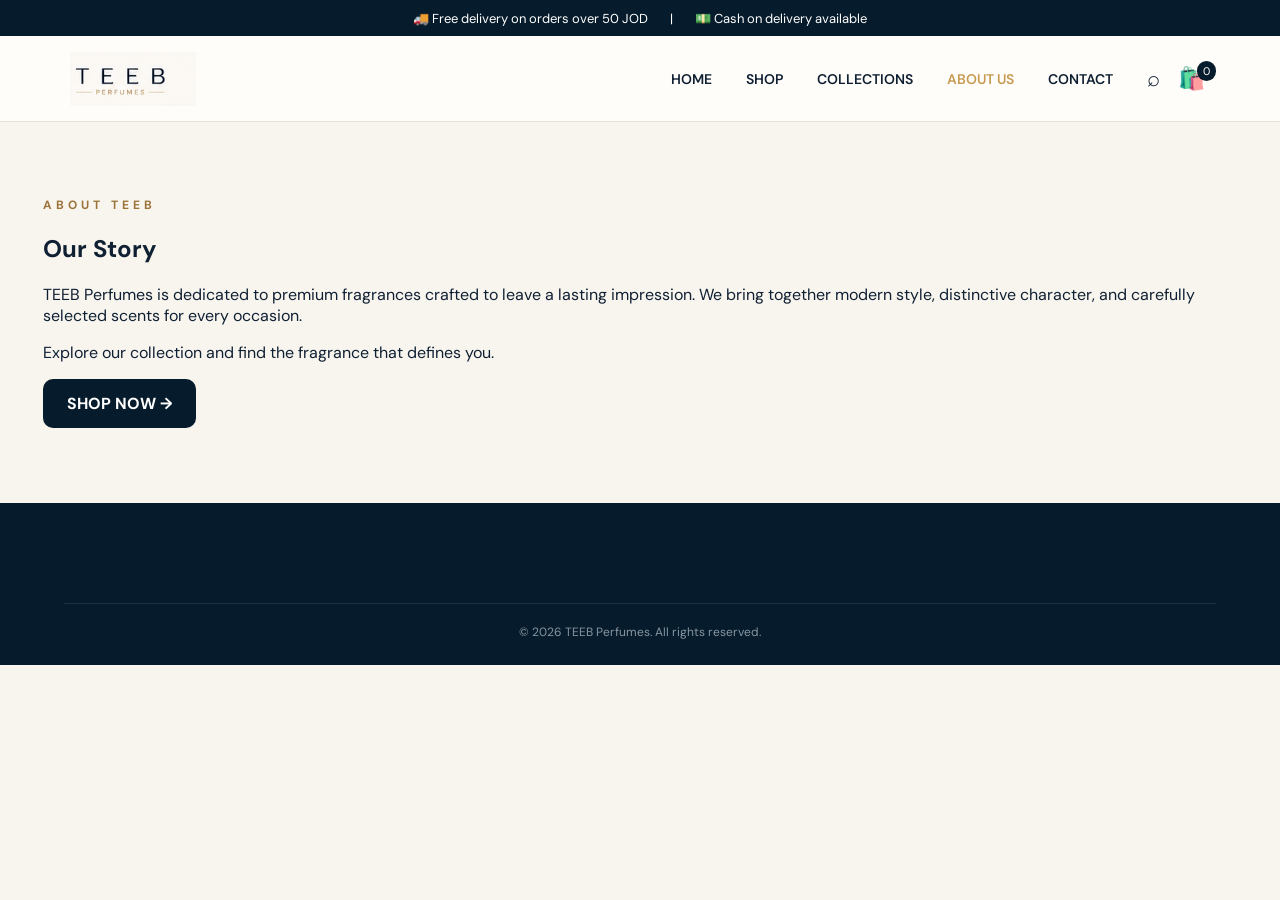
==== about.html @ 731b1679 "Add About Us page" ====
<!doctype html><html lang="en"><head><meta charset="utf-8"><meta name="viewport" content="width=device-width,initial-scale=1"><title>About Us | TEEB Perfumes</title><link rel="stylesheet" href="styles.css"></head><body><div class="topbar">🚚 Free delivery on orders over 50 JOD <span>|</span> 💵 Cash on delivery available</div><nav class="nav"><a class="brand" href="index.html"><img src="assets/teeb-mark.png" alt="TEEB Perfumes"></a><div class="navlinks"><a href="index.html">HOME</a><a href="shop.html">SHOP</a><a href="shop.html">COLLECTIONS</a><a class="active" href="about.html">ABOUT US</a><a href="contact.html">CONTACT</a></div><div class="navicons"><a href="shop.html">⌕</a><a href="cart.html" aria-label="Shopping cart">🛍️<span class="cart-badge" id="cartCount">0</span></a></div></nav><main class="container"><section class="section"><div class="eyebrow">ABOUT TEEB</div><h1>Our Story</h1><p>TEEB Perfumes is dedicated to premium fragrances crafted to leave a lasting impression. We bring together modern style, distinctive character, and carefully selected scents for every occasion.</p><p>Explore our collection and find the fragrance that defines you.</p><a class="btn btn-primary" href="shop.html">SHOP NOW →</a></section></main><footer class="footer"><div class="copyright">© 2026 TEEB Perfumes. All rights reserved.</div></footer><script src="app.js"></script></body></html>
---- styles.css ----
@import url('https://fonts.googleapis.com/css2?family=DM+Sans:wght@400;500;600;700&family=Playfair+Display:wght@500;600&display=swap');
:root{--navy:#061b2b;--cream:#f8f5ef;--paper:#fffdfa;--gold:#c89b52;--teal:#3b9fa2;--ink:#102033;--muted:#6e7883;--line:#e7e0d5;--danger:#c94b52;--success:#2e8b69}
*{box-sizing:border-box}body{margin:0;background:var(--cream);color:var(--ink);font-family:"DM Sans",sans-serif}a{text-decoration:none;color:inherit}.topbar{height:36px;background:var(--navy);color:#fff;display:flex;align-items:center;justify-content:center;font-size:13px;gap:22px}.nav{height:86px;background:rgba(255,253,250,.94);border-bottom:1px solid var(--line);display:flex;align-items:center;padding:0 5vw;position:sticky;top:0;z-index:20;backdrop-filter:blur(10px)}.brand{display:flex;align-items:center;gap:10px;margin-right:auto}.brand img{width:138px;height:54px;object-fit:contain}.brand-text{display:none}.navlinks{display:flex;gap:34px;font-size:14px;font-weight:600}.navlinks a:hover,.navlinks a.active{color:var(--gold)}.navicons{display:flex;gap:18px;margin-left:34px;font-size:22px}.cart-badge{font-size:11px;background:var(--navy);color:#fff;border-radius:99px;padding:3px 6px;vertical-align:top;margin-left:-8px}.container{max-width:1250px;margin:auto;padding:0 28px}.hero{min-height:600px;display:grid;grid-template-columns:1fr 1fr;align-items:center;gap:40px;padding:60px 0;background:radial-gradient(circle at 75% 50%,#dbe8e4 0,transparent 34%),linear-gradient(115deg,#fbf8f2,#f3eee5)}.eyebrow{letter-spacing:4px;text-transform:uppercase;color:#9b743a;font-size:12px;font-weight:700}.hero h1{font-family:"Playfair Display";font-size:68px;line-height:1.02;margin:18px 0;color:var(--navy)}.hero h1 span{color:var(--gold)}.hero p{font-size:18px;line-height:1.7;color:#52606e;max-width:520px}.btn{display:inline-flex;align-items:center;justify-content:center;border:0;border-radius:10px;padding:14px 24px;font-weight:700;cursor:pointer;transition:.2s}.btn-primary{background:var(--navy);color:white}.btn-primary:hover{transform:translateY(-2px)}.btn-outline{border:1px solid var(--navy);background:transparent;color:var(--navy)}.hero-actions{display:flex;gap:12px;margin-top:28px}.hero-art{min-height:470px;display:flex;align-items:center;justify-content:center;position:relative}.bottle{width:245px;height:340px;border:3px solid var(--gold);border-radius:34px 34px 44px 44px;background:linear-gradient(145deg,#0c3a4b,#061b2b 70%);box-shadow:0 30px 60px rgba(6,27,43,.24);position:relative}.bottle:before{content:"";position:absolute;width:100px;height:62px;top:-62px;left:calc(50% - 50px);border:3px solid var(--gold);border-bottom:0;border-radius:14px 14px 0 0;background:#071a28}.bottle:after{content:"طِيب\\A TEEB";white-space:pre;text-align:center;line-height:1.8;font-weight:700;font-size:25px;color:var(--gold);position:absolute;inset:120px 20px auto}.bottle .spray{position:absolute;right:-180px;top:65px;width:190px;height:90px;background:radial-gradient(circle,#c89b52 1px,transparent 2px);background-size:14px 14px;opacity:.65;transform:rotate(-8deg)}.section{padding:75px 0}.section-head{text-align:center;margin-bottom:38px}.section-head h2{font-family:"Playfair Display";font-size:46px;margin:10px 0}.section-head p{color:var(--muted)}.products{display:grid;grid-template-columns:repeat(4,1fr);gap:18px}.card{background:var(--paper);border:1px solid var(--line);border-radius:16px;padding:14px;position:relative}.card-img{height:270px;border-radius:12px;background:linear-gradient(145deg,#f5f0e8,#fff);display:flex;align-items:center;justify-content:center;position:relative}.mini-bottle{width:112px;height:165px;border-radius:18px 18px 24px 24px;border:2px solid var(--gold);background:var(--bc,#0d3140);position:relative;box-shadow:0 18px 25px #0002}.mini-bottle:before{content:"";position:absolute;width:44px;height:30px;top:-30px;left:32px;background:#bd8f49;border-radius:7px 7px 0 0}.mini-bottle:after{content:"طِيب\\A TEEB";white-space:pre;text-align:center;line-height:1.8;color:var(--gold);font-size:13px;font-weight:700;position:absolute;top:58px;left:0;right:0}.sold{position:absolute;right:0;top:0;background:#d85b5b;color:#fff;padding:8px 12px;border-radius:0 12px 0 12px;font-size:11px;font-weight:700}.card h3{margin:15px 0 5px}.notes{font-size:12px;color:var(--muted)}.price-row{display:flex;justify-content:space-between;align-items:center;margin-top:14px}.price{font-weight:700;color:#a67631}.card .btn{width:100%;margin-top:12px}.feature-strip{background:#fffdfa;border-block:1px solid var(--line);display:grid;grid-template-columns:repeat(4,1fr);padding:24px 5vw}.feature{text-align:center}.feature strong{display:block}.feature span{font-size:12px;color:var(--muted)}.banner{border-radius:16px;background:linear-gradient(110deg,#061b2b,#0d3942);color:#fff;padding:45px;display:flex;justify-content:space-between;align-items:center}.banner h2{font-family:"Playfair Display";font-size:38px;margin:8px 0}.footer{background:var(--navy);color:#dce3e8;padding:60px 5vw 25px}.footer-grid{display:grid;grid-template-columns:1.5fr 1fr 1fr 1.4fr;gap:40px;max-width:1250px;margin:auto}.footer h4{color:#fff}.footer p,.footer a{font-size:13px;color:#aebbc5;line-height:1.8}.copyright{text-align:center;border-top:1px solid #ffffff18;margin-top:40px;padding-top:20px;font-size:12px;color:#8796a2}
.pagehead{padding:70px 0 35px}.pagehead h1{font-family:"Playfair Display";font-size:54px;margin:10px 0}.toolbar{display:flex;gap:10px;align-items:center;border:1px solid var(--line);background:#fffdfa;padding:12px;border-radius:14px;margin-bottom:25px}.toolbar select,.search{padding:12px 14px;border:1px solid var(--line);border-radius:9px;background:#fff;outline:none}.search{flex:1}.shop-grid{display:grid;grid-template-columns:220px 1fr;gap:25px}.filters{background:#fffdfa;border:1px solid var(--line);border-radius:14px;padding:20px;height:max-content}.filters h3{font-size:14px}.filters label{display:block;margin:12px 0;font-size:13px;color:#58616c}.product-detail{display:grid;grid-template-columns:1.1fr .9fr;gap:55px;padding:65px 0}.detail-image{min-height:580px;background:linear-gradient(145deg,#eee8dc,#fff);border-radius:18px;display:flex;align-items:center;justify-content:center}.detail-image .bottle{transform:scale(1.15)}.detail h1{font-family:"Playfair Display";font-size:58px;margin:8px 0}.detail .bigprice{font-size:28px;font-weight:700;margin:20px 0;color:#a67631}.qty{display:flex;align-items:center;border:1px solid var(--line);width:max-content;border-radius:9px;overflow:hidden}.qty button{border:0;background:#fff;padding:12px 16px;font-size:18px;cursor:pointer}.qty span{padding:0 16px}.option-row{display:flex;gap:10px;margin:15px 0 25px}.option{padding:12px 20px;border:1px solid var(--line);background:#fff;border-radius:8px;cursor:pointer}.option.selected{border-color:var(--navy);box-shadow:inset 0 0 0 1px var(--navy)}.cart-layout{display:grid;grid-template-columns:1.5fr .8fr;gap:30px;padding:60px 0}.cart-table,.summary{background:#fffdfa;border:1px solid var(--line);border-radius:16px;padding:22px}.cart-row{display:grid;grid-template-columns:90px 1fr 120px 120px 30px;gap:18px;align-items:center;padding:18px 0;border-bottom:1px solid var(--line)}.thumb{width:80px;height:80px;border-radius:10px;background:#eee;display:flex;align-items:center;justify-content:center}.thumb .mini-bottle{transform:scale(.4)}.summary h2{font-family:"Playfair Display"}.summary-line{display:flex;justify-content:space-between;padding:10px 0}.total{font-size:22px;font-weight:700;border-top:1px solid var(--line);margin-top:10px;padding-top:18px}.checkout{display:grid;grid-template-columns:1.2fr .8fr;gap:30px;padding:55px 0}.form-card,.order-card{background:#fffdfa;border:1px solid var(--line);border-radius:16px;padding:25px}.form-grid{display:grid;grid-template-columns:1fr 1fr;gap:15px}.field{display:flex;flex-direction:column;gap:7px}.field.full{grid-column:1/-1}.field input,.field select,.field textarea{padding:13px;border:1px solid var(--line);border-radius:8px;background:#fff;outline:none}.admin{display:grid;grid-template-columns:245px 1fr;min-height:100vh;background:var(--cream)}.sidebar{background:var(--navy);color:#fff;padding:28px 16px;position:sticky;top:0;height:100vh}.side-brand{text-align:center;margin-bottom:30px;color:var(--gold);font-weight:700;font-size:22px}.side-link{display:block;padding:13px 15px;border-radius:9px;color:#c5d0d7;margin:5px 0;font-size:14px}.side-link.active,.side-link:hover{background:#c89b52;color:#081a29}.admin-main{padding:35px}.admin-head{display:flex;justify-content:space-between;align-items:center;margin-bottom:25px}.stats{display:grid;grid-template-columns:repeat(4,1fr);gap:16px}.stat{background:#fffdfa;border:1px solid var(--line);padding:20px;border-radius:14px}.stat strong{display:block;font-size:26px;margin-top:8px}.admin-card{background:#fffdfa;border:1px solid var(--line);border-radius:14px;padding:22px;margin-top:20px}.table{width:100%;border-collapse:collapse}.table th,.table td{text-align:left;padding:14px;border-bottom:1px solid var(--line);font-size:13px}.status{padding:5px 9px;border-radius:99px;font-size:11px}.active-status{background:#dff2e8;color:#23734f}.sold-status{background:#f8dddd;color:#a33c42}.modal{position:fixed;inset:0;background:#061b2b88;display:none;align-items:center;justify-content:center;z-index:100}.modal.open{display:flex}.modal-box{width:min(680px,92vw);max-height:90vh;overflow:auto;background:var(--paper);border-radius:18px;padding:28px}.modal-head{display:flex;justify-content:space-between}.close{border:0;background:transparent;font-size:26px;cursor:pointer}.admin-form{display:grid;grid-template-columns:1fr 1fr;gap:15px}.admin-form .full{grid-column:1/-1}
@media(max-width:900px){.hero,.product-detail,.cart-layout,.checkout,.shop-grid{grid-template-columns:1fr}.products{grid-template-columns:repeat(2,1fr)}.feature-strip,.footer-grid,.stats{grid-template-columns:1fr 1fr}.navlinks{display:none}.hero h1{font-size:50px}.admin{grid-template-columns:1fr}.sidebar{position:relative;height:auto}.admin-form{grid-template-columns:1fr}}
@media(max-width:560px){.products{grid-template-columns:1fr}.feature-strip,.footer-grid,.stats{grid-template-columns:1fr}.form-grid{grid-template-columns:1fr}.hero{padding:35px 0}.hero h1{font-size:42px}.container{padding:0 18px}.nav{padding:0 18px}.brand img{width:115px}.cart-row{grid-template-columns:60px 1fr 80px 25px}.cart-row .hide-mobile{display:none}}
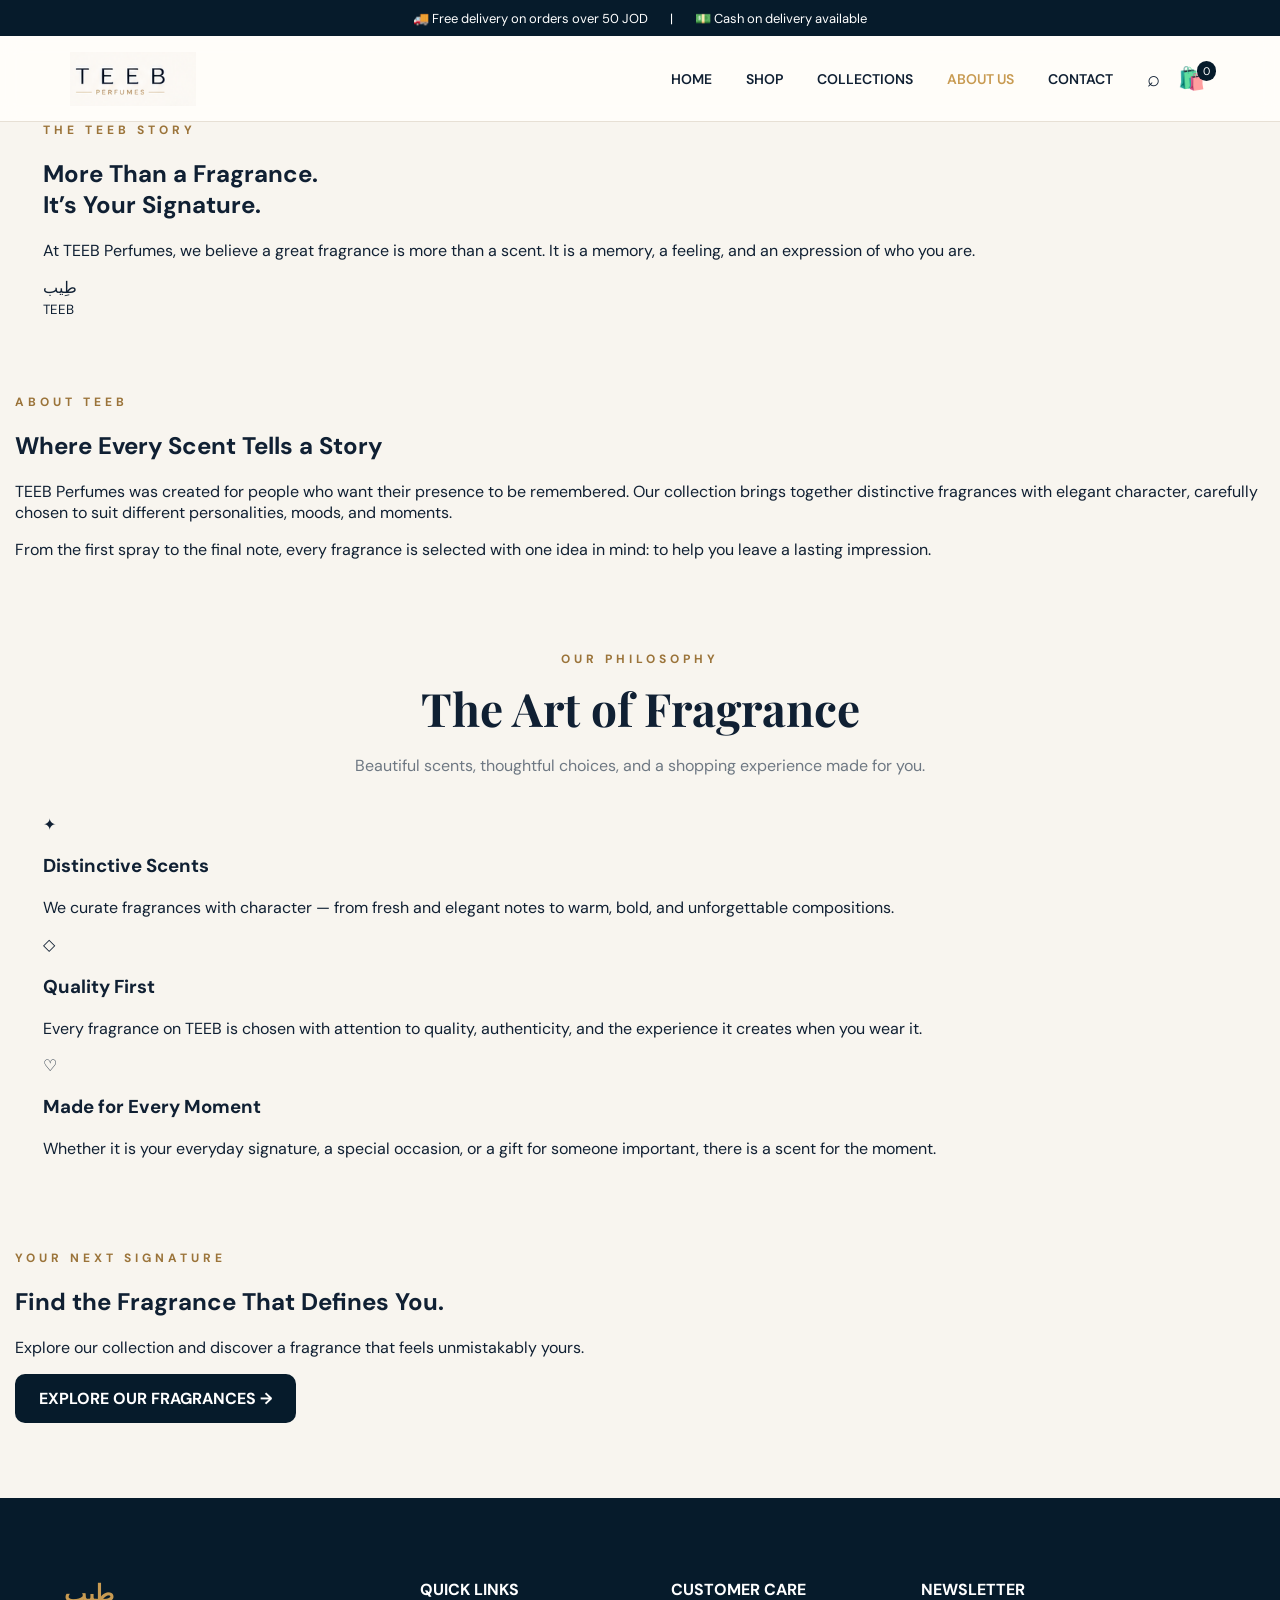
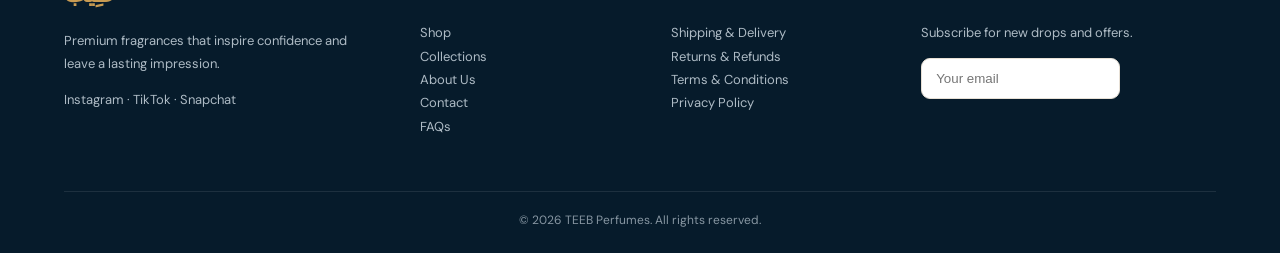
==== commit 54428897: "Redesign About Us page with perfume brand story" ====
--- a/about.html
+++ b/about.html
@@ -1 +1,82 @@
-<!doctype html><html lang="en"><head><meta charset="utf-8"><meta name="viewport" content="width=device-width,initial-scale=1"><title>About Us | TEEB Perfumes</title><link rel="stylesheet" href="styles.css"></head><body><div class="topbar">🚚 Free delivery on orders over 50 JOD <span>|</span> 💵 Cash on delivery available</div><nav class="nav"><a class="brand" href="index.html"><img src="assets/teeb-mark.png" alt="TEEB Perfumes"></a><div class="navlinks"><a href="index.html">HOME</a><a href="shop.html">SHOP</a><a href="shop.html">COLLECTIONS</a><a class="active" href="about.html">ABOUT US</a><a href="contact.html">CONTACT</a></div><div class="navicons"><a href="shop.html">⌕</a><a href="cart.html" aria-label="Shopping cart">🛍️<span class="cart-badge" id="cartCount">0</span></a></div></nav><main class="container"><section class="section"><div class="eyebrow">ABOUT TEEB</div><h1>Our Story</h1><p>TEEB Perfumes is dedicated to premium fragrances crafted to leave a lasting impression. We bring together modern style, distinctive character, and carefully selected scents for every occasion.</p><p>Explore our collection and find the fragrance that defines you.</p><a class="btn btn-primary" href="shop.html">SHOP NOW →</a></section></main><footer class="footer"><div class="copyright">© 2026 TEEB Perfumes. All rights reserved.</div></footer><script src="app.js"></script></body></html>+<!doctype html>
+<html lang="en">
+<head>
+<meta charset="utf-8">
+<meta name="viewport" content="width=device-width,initial-scale=1">
+<title>About Us | TEEB Perfumes</title>
+<link rel="stylesheet" href="styles.css">
+</head>
+<body>
+<div class="topbar">🚚 Free delivery on orders over 50 JOD <span>|</span> 💵 Cash on delivery available</div>
+<nav class="nav">
+  <a class="brand" href="index.html"><img src="assets/teeb-mark.png" alt="TEEB Perfumes"></a>
+  <div class="navlinks">
+    <a href="index.html">HOME</a><a href="shop.html">SHOP</a><a href="shop.html">COLLECTIONS</a><a class="active" href="about.html">ABOUT US</a><a href="contact.html">CONTACT</a>
+  </div>
+  <div class="navicons"><a href="shop.html">⌕</a><a href="cart.html" aria-label="Shopping cart">🛍️<span class="cart-badge" id="cartCount">0</span></a></div>
+</nav>
+
+<main>
+  <section class="about-hero">
+    <div class="container about-hero-inner">
+      <div>
+        <div class="eyebrow">THE TEEB STORY</div>
+        <h1>More Than a Fragrance.<br><span>It’s Your Signature.</span></h1>
+        <p>At TEEB Perfumes, we believe a great fragrance is more than a scent. It is a memory, a feeling, and an expression of who you are.</p>
+      </div>
+      <div class="about-glow"><div class="about-bottle">طِيب<br><small>TEEB</small></div></div>
+    </div>
+  </section>
+
+  <section class="section container">
+    <div class="about-story">
+      <div>
+        <div class="eyebrow">ABOUT TEEB</div>
+        <h2>Where Every Scent Tells a Story</h2>
+      </div>
+      <div>
+        <p>TEEB Perfumes was created for people who want their presence to be remembered. Our collection brings together distinctive fragrances with elegant character, carefully chosen to suit different personalities, moods, and moments.</p>
+        <p>From the first spray to the final note, every fragrance is selected with one idea in mind: to help you leave a lasting impression.</p>
+      </div>
+    </div>
+  </section>
+
+  <section class="about-values">
+    <div class="container">
+      <div class="section-head">
+        <div class="eyebrow">OUR PHILOSOPHY</div>
+        <h2>The Art of Fragrance</h2>
+        <p>Beautiful scents, thoughtful choices, and a shopping experience made for you.</p>
+      </div>
+      <div class="about-cards">
+        <div class="about-card"><div class="about-icon">✦</div><h3>Distinctive Scents</h3><p>We curate fragrances with character — from fresh and elegant notes to warm, bold, and unforgettable compositions.</p></div>
+        <div class="about-card"><div class="about-icon">◇</div><h3>Quality First</h3><p>Every fragrance on TEEB is chosen with attention to quality, authenticity, and the experience it creates when you wear it.</p></div>
+        <div class="about-card"><div class="about-icon">♡</div><h3>Made for Every Moment</h3><p>Whether it is your everyday signature, a special occasion, or a gift for someone important, there is a scent for the moment.</p></div>
+      </div>
+    </div>
+  </section>
+
+  <section class="section container">
+    <div class="about-visit">
+      <div>
+        <div class="eyebrow">YOUR NEXT SIGNATURE</div>
+        <h2>Find the Fragrance That Defines You.</h2>
+        <p>Explore our collection and discover a fragrance that feels unmistakably yours.</p>
+      </div>
+      <a class="btn btn-primary" href="shop.html">EXPLORE OUR FRAGRANCES →</a>
+    </div>
+  </section>
+</main>
+
+<footer class="footer">
+  <div class="footer-grid">
+    <div><h2 style="color:#c89b52">طِيب</h2><p>Premium fragrances that inspire confidence and leave a lasting impression.</p><p>Instagram · TikTok · Snapchat</p></div>
+    <div><h4>QUICK LINKS</h4><p><a href="shop.html">Shop</a><br><a href="shop.html">Collections</a><br><a href="about.html">About Us</a><br><a href="contact.html">Contact</a><br>FAQs</p></div>
+    <div><h4>CUSTOMER CARE</h4><p>Shipping & Delivery<br>Returns & Refunds<br>Terms & Conditions<br>Privacy Policy</p></div>
+    <div><h4>NEWSLETTER</h4><p>Subscribe for new drops and offers.</p><input class="search" placeholder="Your email"></div>
+  </div>
+  <div class="copyright">© 2026 TEEB Perfumes. All rights reserved.</div>
+</footer>
+<script src="app.js"></script>
+</body>
+</html>
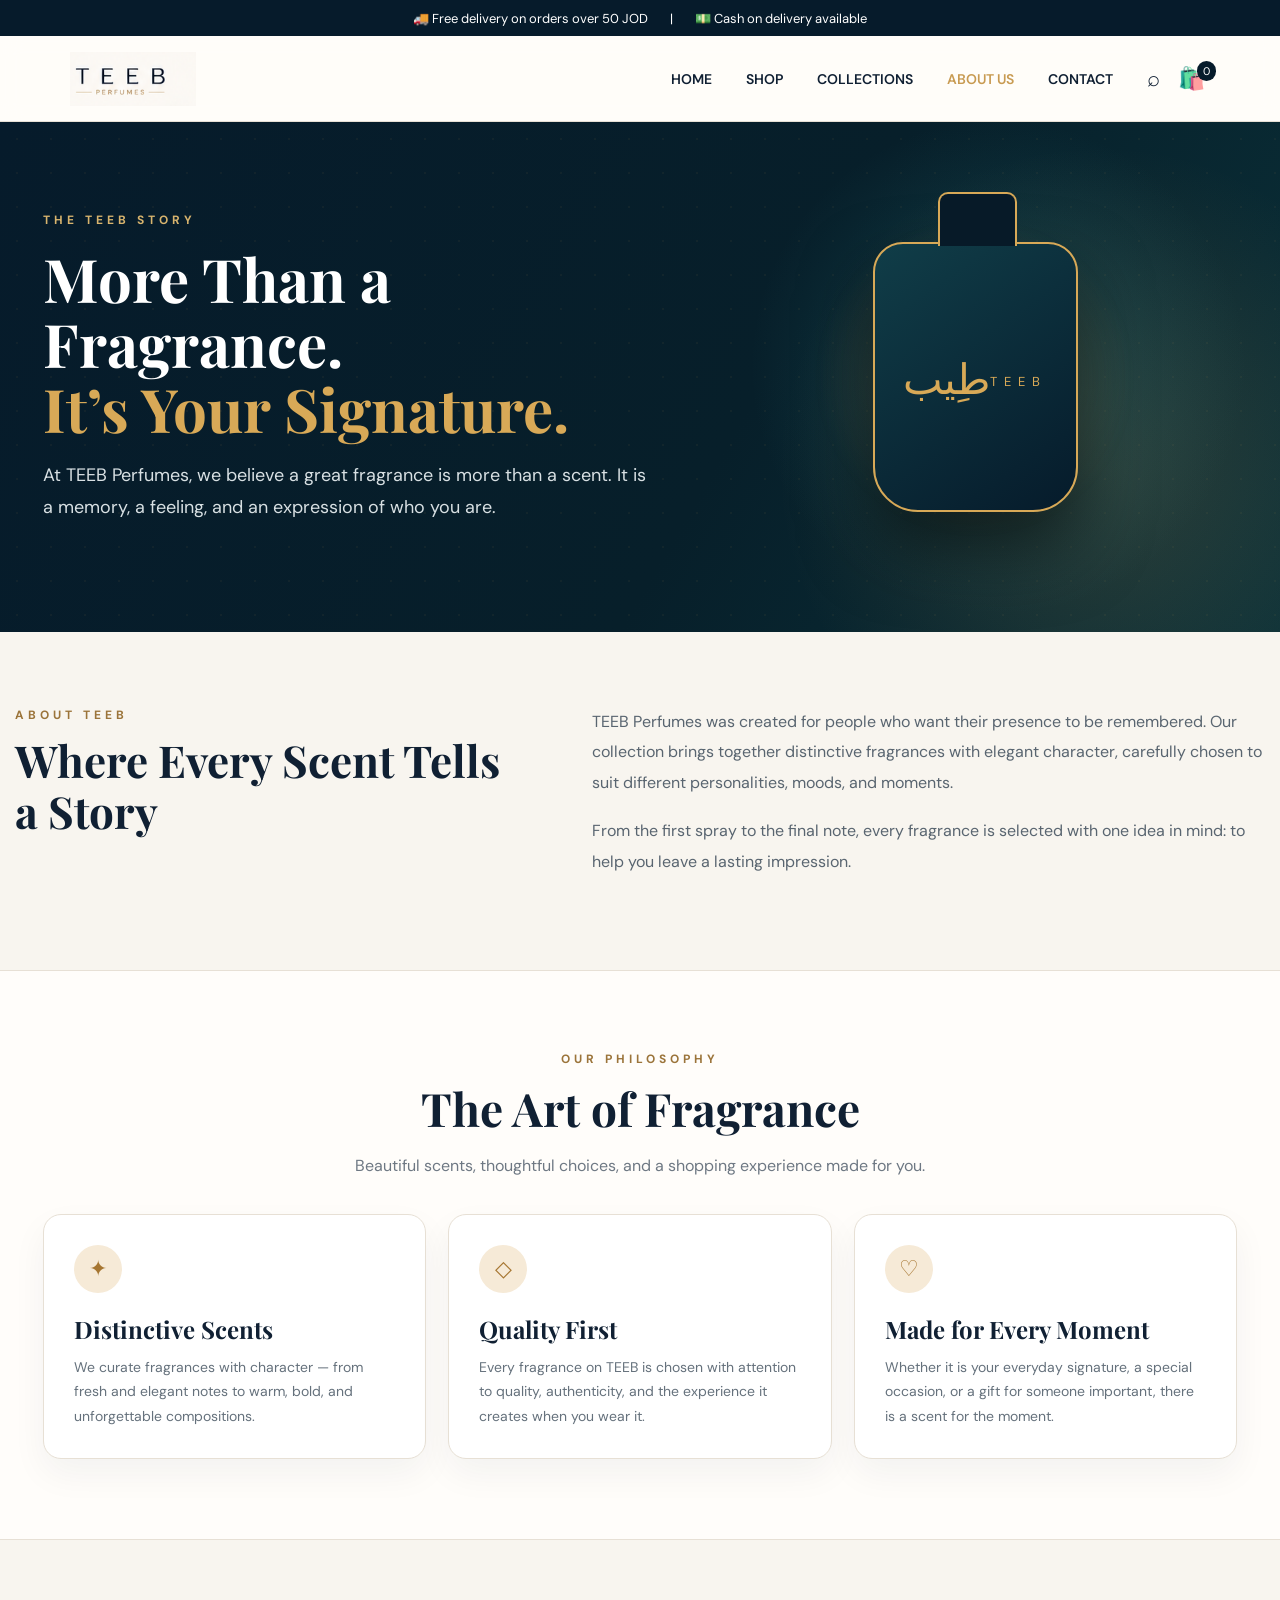
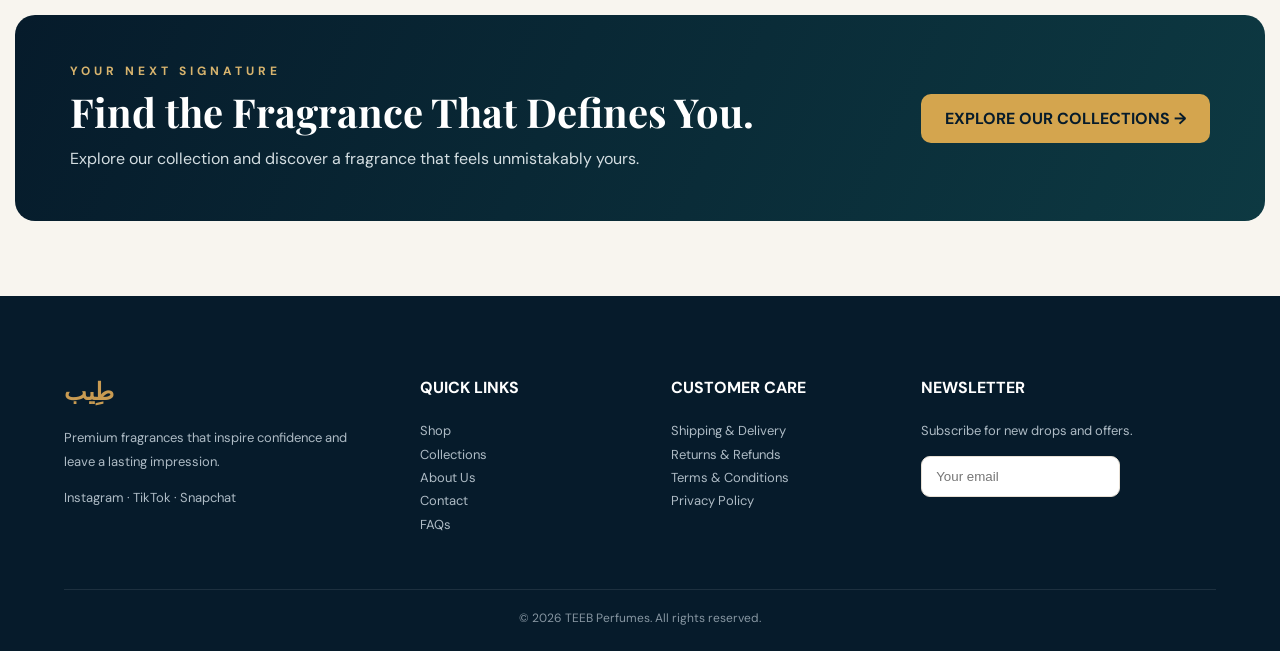
==== commit 132d8e32: "Link About Us collections navigation" ====
--- a/about.html
+++ b/about.html
@@ -1,82 +1,8 @@
 <!doctype html>
 <html lang="en">
-<head>
-<meta charset="utf-8">
-<meta name="viewport" content="width=device-width,initial-scale=1">
-<title>About Us | TEEB Perfumes</title>
-<link rel="stylesheet" href="styles.css">
-</head>
+<head><meta charset="utf-8"><meta name="viewport" content="width=device-width,initial-scale=1"><title>About Us | TEEB Perfumes</title><link rel="stylesheet" href="styles.css"></head>
 <body>
 <div class="topbar">🚚 Free delivery on orders over 50 JOD <span>|</span> 💵 Cash on delivery available</div>
-<nav class="nav">
-  <a class="brand" href="index.html"><img src="assets/teeb-mark.png" alt="TEEB Perfumes"></a>
-  <div class="navlinks">
-    <a href="index.html">HOME</a><a href="shop.html">SHOP</a><a href="shop.html">COLLECTIONS</a><a class="active" href="about.html">ABOUT US</a><a href="contact.html">CONTACT</a>
-  </div>
-  <div class="navicons"><a href="shop.html">⌕</a><a href="cart.html" aria-label="Shopping cart">🛍️<span class="cart-badge" id="cartCount">0</span></a></div>
-</nav>
-
-<main>
-  <section class="about-hero">
-    <div class="container about-hero-inner">
-      <div>
-        <div class="eyebrow">THE TEEB STORY</div>
-        <h1>More Than a Fragrance.<br><span>It’s Your Signature.</span></h1>
-        <p>At TEEB Perfumes, we believe a great fragrance is more than a scent. It is a memory, a feeling, and an expression of who you are.</p>
-      </div>
-      <div class="about-glow"><div class="about-bottle">طِيب<br><small>TEEB</small></div></div>
-    </div>
-  </section>
-
-  <section class="section container">
-    <div class="about-story">
-      <div>
-        <div class="eyebrow">ABOUT TEEB</div>
-        <h2>Where Every Scent Tells a Story</h2>
-      </div>
-      <div>
-        <p>TEEB Perfumes was created for people who want their presence to be remembered. Our collection brings together distinctive fragrances with elegant character, carefully chosen to suit different personalities, moods, and moments.</p>
-        <p>From the first spray to the final note, every fragrance is selected with one idea in mind: to help you leave a lasting impression.</p>
-      </div>
-    </div>
-  </section>
-
-  <section class="about-values">
-    <div class="container">
-      <div class="section-head">
-        <div class="eyebrow">OUR PHILOSOPHY</div>
-        <h2>The Art of Fragrance</h2>
-        <p>Beautiful scents, thoughtful choices, and a shopping experience made for you.</p>
-      </div>
-      <div class="about-cards">
-        <div class="about-card"><div class="about-icon">✦</div><h3>Distinctive Scents</h3><p>We curate fragrances with character — from fresh and elegant notes to warm, bold, and unforgettable compositions.</p></div>
-        <div class="about-card"><div class="about-icon">◇</div><h3>Quality First</h3><p>Every fragrance on TEEB is chosen with attention to quality, authenticity, and the experience it creates when you wear it.</p></div>
-        <div class="about-card"><div class="about-icon">♡</div><h3>Made for Every Moment</h3><p>Whether it is your everyday signature, a special occasion, or a gift for someone important, there is a scent for the moment.</p></div>
-      </div>
-    </div>
-  </section>
-
-  <section class="section container">
-    <div class="about-visit">
-      <div>
-        <div class="eyebrow">YOUR NEXT SIGNATURE</div>
-        <h2>Find the Fragrance That Defines You.</h2>
-        <p>Explore our collection and discover a fragrance that feels unmistakably yours.</p>
-      </div>
-      <a class="btn btn-primary" href="shop.html">EXPLORE OUR FRAGRANCES →</a>
-    </div>
-  </section>
-</main>
-
-<footer class="footer">
-  <div class="footer-grid">
-    <div><h2 style="color:#c89b52">طِيب</h2><p>Premium fragrances that inspire confidence and leave a lasting impression.</p><p>Instagram · TikTok · Snapchat</p></div>
-    <div><h4>QUICK LINKS</h4><p><a href="shop.html">Shop</a><br><a href="shop.html">Collections</a><br><a href="about.html">About Us</a><br><a href="contact.html">Contact</a><br>FAQs</p></div>
-    <div><h4>CUSTOMER CARE</h4><p>Shipping & Delivery<br>Returns & Refunds<br>Terms & Conditions<br>Privacy Policy</p></div>
-    <div><h4>NEWSLETTER</h4><p>Subscribe for new drops and offers.</p><input class="search" placeholder="Your email"></div>
-  </div>
-  <div class="copyright">© 2026 TEEB Perfumes. All rights reserved.</div>
-</footer>
-<script src="app.js"></script>
-</body>
-</html>+<nav class="nav"><a class="brand" href="index.html"><img src="assets/teeb-mark.png" alt="TEEB Perfumes"></a><div class="navlinks"><a href="index.html">HOME</a><a href="shop.html">SHOP</a><a href="collections.html">COLLECTIONS</a><a class="active" href="about.html">ABOUT US</a><a href="contact.html">CONTACT</a></div><div class="navicons"><a href="shop.html">⌕</a><a href="cart.html" aria-label="Shopping cart">🛍️<span class="cart-badge" id="cartCount">0</span></a></div></nav>
+<main><section class="about-hero"><div class="container about-hero-inner"><div><div class="eyebrow">THE TEEB STORY</div><h1>More Than a Fragrance.<br><span>It’s Your Signature.</span></h1><p>At TEEB Perfumes, we believe a great fragrance is more than a scent. It is a memory, a feeling, and an expression of who you are.</p></div><div class="about-glow"><div class="about-bottle">طِيب<br><small>TEEB</small></div></div></div></section><section class="section container"><div class="about-story"><div><div class="eyebrow">ABOUT TEEB</div><h2>Where Every Scent Tells a Story</h2></div><div><p>TEEB Perfumes was created for people who want their presence to be remembered. Our collection brings together distinctive fragrances with elegant character, carefully chosen to suit different personalities, moods, and moments.</p><p>From the first spray to the final note, every fragrance is selected with one idea in mind: to help you leave a lasting impression.</p></div></div></section><section class="about-values"><div class="container"><div class="section-head"><div class="eyebrow">OUR PHILOSOPHY</div><h2>The Art of Fragrance</h2><p>Beautiful scents, thoughtful choices, and a shopping experience made for you.</p></div><div class="about-cards"><div class="about-card"><div class="about-icon">✦</div><h3>Distinctive Scents</h3><p>We curate fragrances with character — from fresh and elegant notes to warm, bold, and unforgettable compositions.</p></div><div class="about-card"><div class="about-icon">◇</div><h3>Quality First</h3><p>Every fragrance on TEEB is chosen with attention to quality, authenticity, and the experience it creates when you wear it.</p></div><div class="about-card"><div class="about-icon">♡</div><h3>Made for Every Moment</h3><p>Whether it is your everyday signature, a special occasion, or a gift for someone important, there is a scent for the moment.</p></div></div></div></section><section class="section container"><div class="about-visit"><div><div class="eyebrow">YOUR NEXT SIGNATURE</div><h2>Find the Fragrance That Defines You.</h2><p>Explore our collection and discover a fragrance that feels unmistakably yours.</p></div><a class="btn btn-primary" href="collections.html">EXPLORE OUR COLLECTIONS →</a></div></section></main>
+<footer class="footer"><div class="footer-grid"><div><h2 style="color:#c89b52">طِيب</h2><p>Premium fragrances that inspire confidence and leave a lasting impression.</p><p>Instagram · TikTok · Snapchat</p></div><div><h4>QUICK LINKS</h4><p><a href="shop.html">Shop</a><br><a href="collections.html">Collections</a><br><a href="about.html">About Us</a><br><a href="contact.html">Contact</a><br>FAQs</p></div><div><h4>CUSTOMER CARE</h4><p>Shipping & Delivery<br>Returns & Refunds<br>Terms & Conditions<br>Privacy Policy</p></div><div><h4>NEWSLETTER</h4><p>Subscribe for new drops and offers.</p><input class="search" placeholder="Your email"></div></div><div class="copyright">© 2026 TEEB Perfumes. All rights reserved.</div></footer><script src="app.js"></script></body></html>
--- a/styles.css
+++ b/styles.css
@@ -1,7 +1,8 @@
-
 @import url('https://fonts.googleapis.com/css2?family=DM+Sans:wght@400;500;600;700&family=Playfair+Display:wght@500;600&display=swap');
 :root{--navy:#061b2b;--cream:#f8f5ef;--paper:#fffdfa;--gold:#c89b52;--teal:#3b9fa2;--ink:#102033;--muted:#6e7883;--line:#e7e0d5;--danger:#c94b52;--success:#2e8b69}
 *{box-sizing:border-box}body{margin:0;background:var(--cream);color:var(--ink);font-family:"DM Sans",sans-serif}a{text-decoration:none;color:inherit}.topbar{height:36px;background:var(--navy);color:#fff;display:flex;align-items:center;justify-content:center;font-size:13px;gap:22px}.nav{height:86px;background:rgba(255,253,250,.94);border-bottom:1px solid var(--line);display:flex;align-items:center;padding:0 5vw;position:sticky;top:0;z-index:20;backdrop-filter:blur(10px)}.brand{display:flex;align-items:center;gap:10px;margin-right:auto}.brand img{width:138px;height:54px;object-fit:contain}.brand-text{display:none}.navlinks{display:flex;gap:34px;font-size:14px;font-weight:600}.navlinks a:hover,.navlinks a.active{color:var(--gold)}.navicons{display:flex;gap:18px;margin-left:34px;font-size:22px}.cart-badge{font-size:11px;background:var(--navy);color:#fff;border-radius:99px;padding:3px 6px;vertical-align:top;margin-left:-8px}.container{max-width:1250px;margin:auto;padding:0 28px}.hero{min-height:600px;display:grid;grid-template-columns:1fr 1fr;align-items:center;gap:40px;padding:60px 0;background:radial-gradient(circle at 75% 50%,#dbe8e4 0,transparent 34%),linear-gradient(115deg,#fbf8f2,#f3eee5)}.eyebrow{letter-spacing:4px;text-transform:uppercase;color:#9b743a;font-size:12px;font-weight:700}.hero h1{font-family:"Playfair Display";font-size:68px;line-height:1.02;margin:18px 0;color:var(--navy)}.hero h1 span{color:var(--gold)}.hero p{font-size:18px;line-height:1.7;color:#52606e;max-width:520px}.btn{display:inline-flex;align-items:center;justify-content:center;border:0;border-radius:10px;padding:14px 24px;font-weight:700;cursor:pointer;transition:.2s}.btn-primary{background:var(--navy);color:white}.btn-primary:hover{transform:translateY(-2px)}.btn-outline{border:1px solid var(--navy);background:transparent;color:var(--navy)}.hero-actions{display:flex;gap:12px;margin-top:28px}.hero-art{min-height:470px;display:flex;align-items:center;justify-content:center;position:relative}.bottle{width:245px;height:340px;border:3px solid var(--gold);border-radius:34px 34px 44px 44px;background:linear-gradient(145deg,#0c3a4b,#061b2b 70%);box-shadow:0 30px 60px rgba(6,27,43,.24);position:relative}.bottle:before{content:"";position:absolute;width:100px;height:62px;top:-62px;left:calc(50% - 50px);border:3px solid var(--gold);border-bottom:0;border-radius:14px 14px 0 0;background:#071a28}.bottle:after{content:"طِيب\\A TEEB";white-space:pre;text-align:center;line-height:1.8;font-weight:700;font-size:25px;color:var(--gold);position:absolute;inset:120px 20px auto}.bottle .spray{position:absolute;right:-180px;top:65px;width:190px;height:90px;background:radial-gradient(circle,#c89b52 1px,transparent 2px);background-size:14px 14px;opacity:.65;transform:rotate(-8deg)}.section{padding:75px 0}.section-head{text-align:center;margin-bottom:38px}.section-head h2{font-family:"Playfair Display";font-size:46px;margin:10px 0}.section-head p{color:var(--muted)}.products{display:grid;grid-template-columns:repeat(4,1fr);gap:18px}.card{background:var(--paper);border:1px solid var(--line);border-radius:16px;padding:14px;position:relative}.card-img{height:270px;border-radius:12px;background:linear-gradient(145deg,#f5f0e8,#fff);display:flex;align-items:center;justify-content:center;position:relative}.mini-bottle{width:112px;height:165px;border-radius:18px 18px 24px 24px;border:2px solid var(--gold);background:var(--bc,#0d3140);position:relative;box-shadow:0 18px 25px #0002}.mini-bottle:before{content:"";position:absolute;width:44px;height:30px;top:-30px;left:32px;background:#bd8f49;border-radius:7px 7px 0 0}.mini-bottle:after{content:"طِيب\\A TEEB";white-space:pre;text-align:center;line-height:1.8;color:var(--gold);font-size:13px;font-weight:700;position:absolute;top:58px;left:0;right:0}.sold{position:absolute;right:0;top:0;background:#d85b5b;color:#fff;padding:8px 12px;border-radius:0 12px 0 12px;font-size:11px;font-weight:700}.card h3{margin:15px 0 5px}.notes{font-size:12px;color:var(--muted)}.price-row{display:flex;justify-content:space-between;align-items:center;margin-top:14px}.price{font-weight:700;color:#a67631}.card .btn{width:100%;margin-top:12px}.feature-strip{background:#fffdfa;border-block:1px solid var(--line);display:grid;grid-template-columns:repeat(4,1fr);padding:24px 5vw}.feature{text-align:center}.feature strong{display:block}.feature span{font-size:12px;color:var(--muted)}.banner{border-radius:16px;background:linear-gradient(110deg,#061b2b,#0d3942);color:#fff;padding:45px;display:flex;justify-content:space-between;align-items:center}.banner h2{font-family:"Playfair Display";font-size:38px;margin:8px 0}.footer{background:var(--navy);color:#dce3e8;padding:60px 5vw 25px}.footer-grid{display:grid;grid-template-columns:1.5fr 1fr 1fr 1.4fr;gap:40px;max-width:1250px;margin:auto}.footer h4{color:#fff}.footer p,.footer a{font-size:13px;color:#aebbc5;line-height:1.8}.copyright{text-align:center;border-top:1px solid #ffffff18;margin-top:40px;padding-top:20px;font-size:12px;color:#8796a2}
 .pagehead{padding:70px 0 35px}.pagehead h1{font-family:"Playfair Display";font-size:54px;margin:10px 0}.toolbar{display:flex;gap:10px;align-items:center;border:1px solid var(--line);background:#fffdfa;padding:12px;border-radius:14px;margin-bottom:25px}.toolbar select,.search{padding:12px 14px;border:1px solid var(--line);border-radius:9px;background:#fff;outline:none}.search{flex:1}.shop-grid{display:grid;grid-template-columns:220px 1fr;gap:25px}.filters{background:#fffdfa;border:1px solid var(--line);border-radius:14px;padding:20px;height:max-content}.filters h3{font-size:14px}.filters label{display:block;margin:12px 0;font-size:13px;color:#58616c}.product-detail{display:grid;grid-template-columns:1.1fr .9fr;gap:55px;padding:65px 0}.detail-image{min-height:580px;background:linear-gradient(145deg,#eee8dc,#fff);border-radius:18px;display:flex;align-items:center;justify-content:center}.detail-image .bottle{transform:scale(1.15)}.detail h1{font-family:"Playfair Display";font-size:58px;margin:8px 0}.detail .bigprice{font-size:28px;font-weight:700;margin:20px 0;color:#a67631}.qty{display:flex;align-items:center;border:1px solid var(--line);width:max-content;border-radius:9px;overflow:hidden}.qty button{border:0;background:#fff;padding:12px 16px;font-size:18px;cursor:pointer}.qty span{padding:0 16px}.option-row{display:flex;gap:10px;margin:15px 0 25px}.option{padding:12px 20px;border:1px solid var(--line);background:#fff;border-radius:8px;cursor:pointer}.option.selected{border-color:var(--navy);box-shadow:inset 0 0 0 1px var(--navy)}.cart-layout{display:grid;grid-template-columns:1.5fr .8fr;gap:30px;padding:60px 0}.cart-table,.summary{background:#fffdfa;border:1px solid var(--line);border-radius:16px;padding:22px}.cart-row{display:grid;grid-template-columns:90px 1fr 120px 120px 30px;gap:18px;align-items:center;padding:18px 0;border-bottom:1px solid var(--line)}.thumb{width:80px;height:80px;border-radius:10px;background:#eee;display:flex;align-items:center;justify-content:center}.thumb .mini-bottle{transform:scale(.4)}.summary h2{font-family:"Playfair Display"}.summary-line{display:flex;justify-content:space-between;padding:10px 0}.total{font-size:22px;font-weight:700;border-top:1px solid var(--line);margin-top:10px;padding-top:18px}.checkout{display:grid;grid-template-columns:1.2fr .8fr;gap:30px;padding:55px 0}.form-card,.order-card{background:#fffdfa;border:1px solid var(--line);border-radius:16px;padding:25px}.form-grid{display:grid;grid-template-columns:1fr 1fr;gap:15px}.field{display:flex;flex-direction:column;gap:7px}.field.full{grid-column:1/-1}.field input,.field select,.field textarea{padding:13px;border:1px solid var(--line);border-radius:8px;background:#fff;outline:none}.admin{display:grid;grid-template-columns:245px 1fr;min-height:100vh;background:var(--cream)}.sidebar{background:var(--navy);color:#fff;padding:28px 16px;position:sticky;top:0;height:100vh}.side-brand{text-align:center;margin-bottom:30px;color:var(--gold);font-weight:700;font-size:22px}.side-link{display:block;padding:13px 15px;border-radius:9px;color:#c5d0d7;margin:5px 0;font-size:14px}.side-link.active,.side-link:hover{background:#c89b52;color:#081a29}.admin-main{padding:35px}.admin-head{display:flex;justify-content:space-between;align-items:center;margin-bottom:25px}.stats{display:grid;grid-template-columns:repeat(4,1fr);gap:16px}.stat{background:#fffdfa;border:1px solid var(--line);padding:20px;border-radius:14px}.stat strong{display:block;font-size:26px;margin-top:8px}.admin-card{background:#fffdfa;border:1px solid var(--line);border-radius:14px;padding:22px;margin-top:20px}.table{width:100%;border-collapse:collapse}.table th,.table td{text-align:left;padding:14px;border-bottom:1px solid var(--line);font-size:13px}.status{padding:5px 9px;border-radius:99px;font-size:11px}.active-status{background:#dff2e8;color:#23734f}.sold-status{background:#f8dddd;color:#a33c42}.modal{position:fixed;inset:0;background:#061b2b88;display:none;align-items:center;justify-content:center;z-index:100}.modal.open{display:flex}.modal-box{width:min(680px,92vw);max-height:90vh;overflow:auto;background:var(--paper);border-radius:18px;padding:28px}.modal-head{display:flex;justify-content:space-between}.close{border:0;background:transparent;font-size:26px;cursor:pointer}.admin-form{display:grid;grid-template-columns:1fr 1fr;gap:15px}.admin-form .full{grid-column:1/-1}
-@media(max-width:900px){.hero,.product-detail,.cart-layout,.checkout,.shop-grid{grid-template-columns:1fr}.products{grid-template-columns:repeat(2,1fr)}.feature-strip,.footer-grid,.stats{grid-template-columns:1fr 1fr}.navlinks{display:none}.hero h1{font-size:50px}.admin{grid-template-columns:1fr}.sidebar{position:relative;height:auto}.admin-form{grid-template-columns:1fr}}
-@media(max-width:560px){.products{grid-template-columns:1fr}.feature-strip,.footer-grid,.stats{grid-template-columns:1fr}.form-grid{grid-template-columns:1fr}.hero{padding:35px 0}.hero h1{font-size:42px}.container{padding:0 18px}.nav{padding:0 18px}.brand img{width:115px}.cart-row{grid-template-columns:60px 1fr 80px 25px}.cart-row .hide-mobile{display:none}}
+/* About Us */
+.about-hero{position:relative;overflow:hidden;background:radial-gradient(circle at 78% 48%,rgba(59,159,162,.24),transparent 24%),radial-gradient(circle at 86% 68%,rgba(200,155,82,.18),transparent 28%),linear-gradient(120deg,#061b2b,#071f2a 58%,#0a3038);color:#fff;min-height:510px}.about-hero:after{content:"";position:absolute;inset:0;background:radial-gradient(circle,rgba(200,155,82,.7) 1px,transparent 1.5px);background-size:34px 34px;opacity:.08;pointer-events:none}.about-hero-inner{min-height:510px;display:grid;grid-template-columns:1.1fr .9fr;align-items:center;gap:30px;position:relative;z-index:1}.about-hero .eyebrow{color:#d8b46e}.about-hero h1{font-family:"Playfair Display";font-size:60px;line-height:1.08;margin:18px 0}.about-hero h1 span{color:#d8a957}.about-hero p{font-size:18px;line-height:1.8;color:#d8e0e3;max-width:610px}.about-glow{height:360px;display:flex;align-items:center;justify-content:center;position:relative}.about-glow:before{content:"";position:absolute;width:330px;height:330px;border-radius:50%;background:radial-gradient(circle,rgba(200,155,82,.26),transparent 68%);filter:blur(4px)}.about-bottle{position:relative;width:205px;height:270px;border:2px solid #d8a957;border-radius:30px 30px 45px 45px;background:linear-gradient(145deg,#103d48,#061b2b);box-shadow:0 35px 70px #0008;display:flex;align-items:center;justify-content:center;text-align:center;color:#d8a957;font-family:"Playfair Display";font-size:42px;line-height:1.15}.about-bottle:before{content:"";position:absolute;width:75px;height:52px;top:-52px;left:63px;border:2px solid #d8a957;border-bottom:0;border-radius:10px 10px 0 0;background:#071a28}.about-bottle small{font-family:"DM Sans";font-size:13px;letter-spacing:7px;display:block;margin-top:10px}.about-story{display:grid;grid-template-columns:.85fr 1.15fr;gap:80px;align-items:start}.about-story h2{font-family:"Playfair Display";font-size:44px;line-height:1.15;margin:12px 0}.about-story p{font-size:16px;line-height:1.9;color:#596570;margin:0 0 18px}.about-values{padding:80px 0;background:#fffdfa;border-block:1px solid var(--line)}.about-cards{display:grid;grid-template-columns:repeat(3,1fr);gap:22px}.about-card{background:#fff;border:1px solid var(--line);border-radius:18px;padding:30px;box-shadow:0 15px 35px rgba(16,32,51,.05)}.about-icon{width:48px;height:48px;border-radius:50%;display:flex;align-items:center;justify-content:center;background:#f6ead7;color:#a67631;font-size:22px;margin-bottom:20px}.about-card h3{font-family:"Playfair Display";font-size:24px;margin:0 0 10px}.about-card p{color:#65717c;line-height:1.75;font-size:14px;margin:0}.about-visit{background:linear-gradient(115deg,#061b2b,#0d3942);border-radius:20px;padding:48px 55px;color:#fff;display:flex;align-items:center;justify-content:space-between;gap:30px}.about-visit h2{font-family:"Playfair Display";font-size:40px;line-height:1.15;margin:10px 0}.about-visit p{color:#d4dee2;line-height:1.7;margin:0}.about-visit .eyebrow{color:#d8b46e}.about-visit .btn-primary{background:#d4a54e;color:#061b2b}
+@media(max-width:900px){.hero,.product-detail,.cart-layout,.checkout,.shop-grid,.about-hero-inner,.about-story{grid-template-columns:1fr}.products{grid-template-columns:repeat(2,1fr)}.feature-strip,.footer-grid,.stats,.about-cards{grid-template-columns:1fr 1fr}.navlinks{display:none}.hero h1{font-size:50px}.about-hero{min-height:auto}.about-hero-inner{padding-top:55px;padding-bottom:55px}.about-hero h1{font-size:48px}.about-glow{min-height:300px}.about-visit{flex-direction:column;align-items:flex-start}.admin{grid-template-columns:1fr}.sidebar{position:relative;height:auto}.admin-form{grid-template-columns:1fr}}
+@media(max-width:560px){.products{grid-template-columns:1fr}.feature-strip,.footer-grid,.stats,.about-cards{grid-template-columns:1fr}.form-grid{grid-template-columns:1fr}.hero{padding:35px 0}.hero h1{font-size:42px}.container{padding:0 18px}.nav{padding:0 18px}.brand img{width:115px}.cart-row{grid-template-columns:60px 1fr 80px 25px}.cart-row .hide-mobile{display:none}.about-hero h1{font-size:39px}.about-hero p{font-size:15px}.about-story{gap:25px}.about-story h2{font-size:35px}.about-visit{padding:32px 25px}.about-visit h2{font-size:31px}}
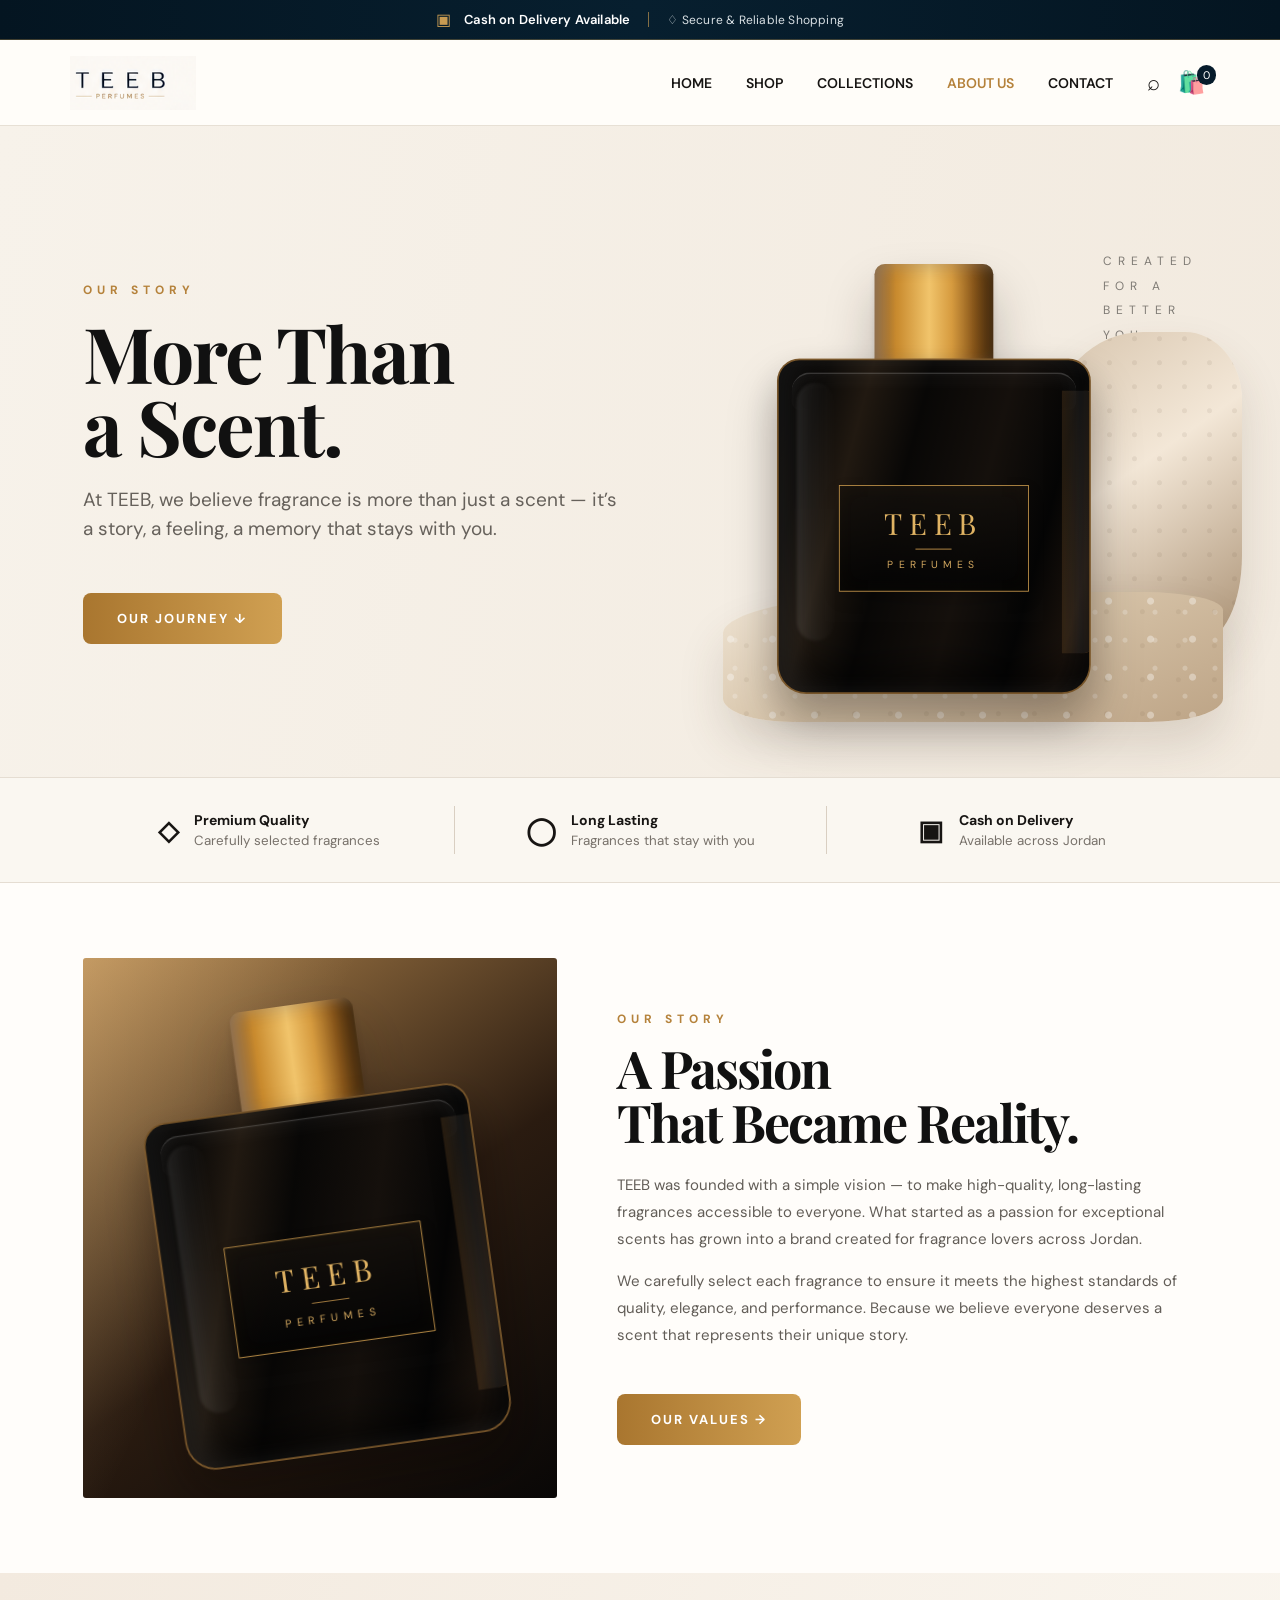
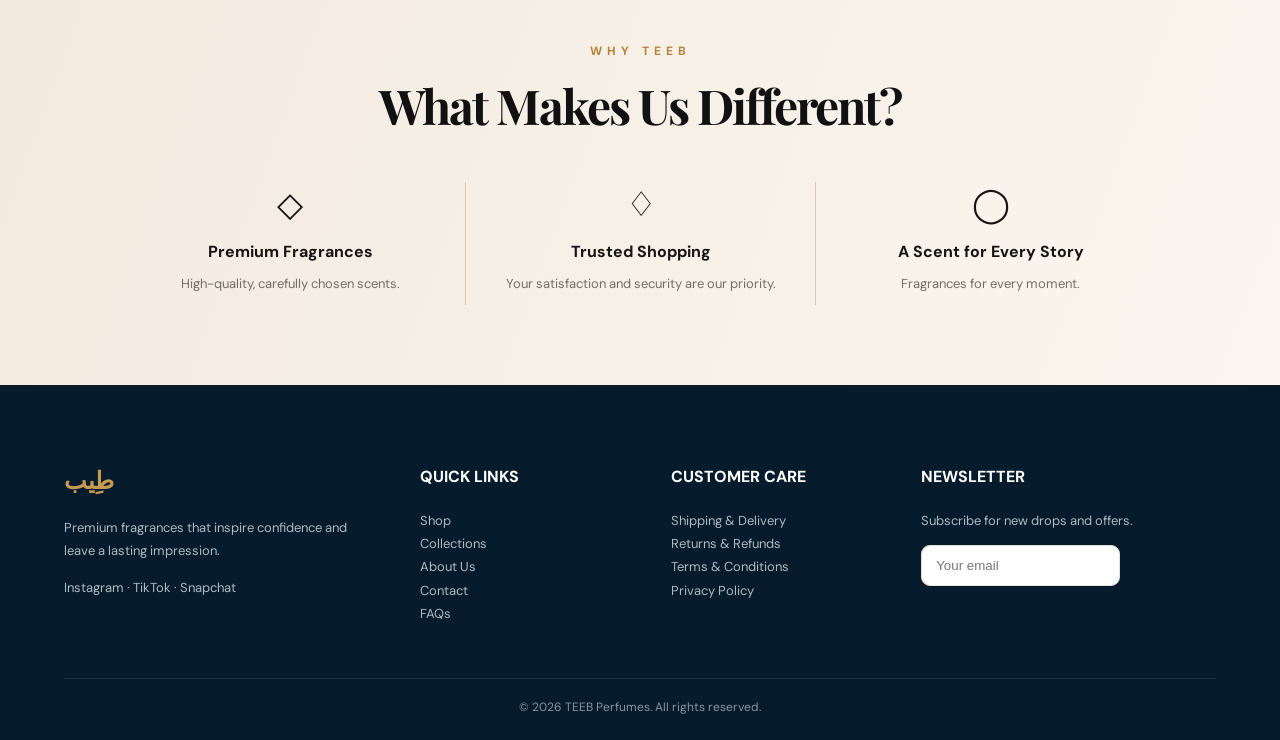
==== commit 7ec50e03: "Redesign About Us to match homepage luxury theme" ====
--- a/about.html
+++ b/about.html
@@ -1,8 +1,3 @@
-<!doctype html>
-<html lang="en">
-<head><meta charset="utf-8"><meta name="viewport" content="width=device-width,initial-scale=1"><title>About Us | TEEB Perfumes</title><link rel="stylesheet" href="styles.css"></head>
-<body>
-<div class="topbar">🚚 Free delivery on orders over 50 JOD <span>|</span> 💵 Cash on delivery available</div>
-<nav class="nav"><a class="brand" href="index.html"><img src="assets/teeb-mark.png" alt="TEEB Perfumes"></a><div class="navlinks"><a href="index.html">HOME</a><a href="shop.html">SHOP</a><a href="collections.html">COLLECTIONS</a><a class="active" href="about.html">ABOUT US</a><a href="contact.html">CONTACT</a></div><div class="navicons"><a href="shop.html">⌕</a><a href="cart.html" aria-label="Shopping cart">🛍️<span class="cart-badge" id="cartCount">0</span></a></div></nav>
-<main><section class="about-hero"><div class="container about-hero-inner"><div><div class="eyebrow">THE TEEB STORY</div><h1>More Than a Fragrance.<br><span>It’s Your Signature.</span></h1><p>At TEEB Perfumes, we believe a great fragrance is more than a scent. It is a memory, a feeling, and an expression of who you are.</p></div><div class="about-glow"><div class="about-bottle">طِيب<br><small>TEEB</small></div></div></div></section><section class="section container"><div class="about-story"><div><div class="eyebrow">ABOUT TEEB</div><h2>Where Every Scent Tells a Story</h2></div><div><p>TEEB Perfumes was created for people who want their presence to be remembered. Our collection brings together distinctive fragrances with elegant character, carefully chosen to suit different personalities, moods, and moments.</p><p>From the first spray to the final note, every fragrance is selected with one idea in mind: to help you leave a lasting impression.</p></div></div></section><section class="about-values"><div class="container"><div class="section-head"><div class="eyebrow">OUR PHILOSOPHY</div><h2>The Art of Fragrance</h2><p>Beautiful scents, thoughtful choices, and a shopping experience made for you.</p></div><div class="about-cards"><div class="about-card"><div class="about-icon">✦</div><h3>Distinctive Scents</h3><p>We curate fragrances with character — from fresh and elegant notes to warm, bold, and unforgettable compositions.</p></div><div class="about-card"><div class="about-icon">◇</div><h3>Quality First</h3><p>Every fragrance on TEEB is chosen with attention to quality, authenticity, and the experience it creates when you wear it.</p></div><div class="about-card"><div class="about-icon">♡</div><h3>Made for Every Moment</h3><p>Whether it is your everyday signature, a special occasion, or a gift for someone important, there is a scent for the moment.</p></div></div></div></section><section class="section container"><div class="about-visit"><div><div class="eyebrow">YOUR NEXT SIGNATURE</div><h2>Find the Fragrance That Defines You.</h2><p>Explore our collection and discover a fragrance that feels unmistakably yours.</p></div><a class="btn btn-primary" href="collections.html">EXPLORE OUR COLLECTIONS →</a></div></section></main>
-<footer class="footer"><div class="footer-grid"><div><h2 style="color:#c89b52">طِيب</h2><p>Premium fragrances that inspire confidence and leave a lasting impression.</p><p>Instagram · TikTok · Snapchat</p></div><div><h4>QUICK LINKS</h4><p><a href="shop.html">Shop</a><br><a href="collections.html">Collections</a><br><a href="about.html">About Us</a><br><a href="contact.html">Contact</a><br>FAQs</p></div><div><h4>CUSTOMER CARE</h4><p>Shipping & Delivery<br>Returns & Refunds<br>Terms & Conditions<br>Privacy Policy</p></div><div><h4>NEWSLETTER</h4><p>Subscribe for new drops and offers.</p><input class="search" placeholder="Your email"></div></div><div class="copyright">© 2026 TEEB Perfumes. All rights reserved.</div></footer><script src="app.js"></script></body></html>+<!doctype html><html lang="en"><head><meta charset="utf-8"><meta name="viewport" content="width=device-width,initial-scale=1"><title>About Us | TEEB Perfumes</title><link rel="stylesheet" href="styles.css"><link rel="stylesheet" href="hero-enhance.css"><style>
+.about-lux{background:#f7f2ea;color:#171513}.about-lux .about-main{min-height:610px;display:grid;grid-template-columns:1.02fr .98fr;align-items:center;gap:40px;padding:68px max(6.5vw,30px) 45px;background:linear-gradient(100deg,#f7f2ea,#f2eadf);overflow:hidden}.about-copy{max-width:620px}.about-copy h1,.story-copy h2,.why h2{font-family:"Playfair Display",serif;color:#111;letter-spacing:-2px}.about-copy h1{font-size:clamp(66px,6vw,92px);line-height:.94;margin:18px 0 24px}.about-copy p{font-size:19px;line-height:1.55;color:#66615b;max-width:570px}.about-cta{margin-top:30px;background:linear-gradient(90deg,#a9762f,#d0a052);color:#fff;padding:17px 34px;border-radius:8px;display:inline-block;font-size:13px;letter-spacing:2px;font-weight:700}.about-art{min-height:500px;position:relative;display:flex;align-items:flex-end;justify-content:center}.about-art .perfume-bottle{transform:scale(.86);transform-origin:bottom center;margin-bottom:38px}.about-art .stone-front{right:-5%;bottom:10px}.about-art .stone-back{right:-45px}.about-vertical{position:absolute;right:0;top:55px;color:#7f7b75;font-size:12px;line-height:2.05;letter-spacing:6px}.about-benefits{display:grid;grid-template-columns:repeat(3,1fr);background:#faf7f1;border-block:1px solid #e5ddd2;padding:28px max(6.5vw,30px)}.about-benefits>div{display:flex;align-items:center;justify-content:center;gap:15px;padding:5px 28px}.about-benefits>div+div{border-left:1px solid #d9cfc2}.about-benefits b{font-size:27px}.about-benefits strong{display:block;font-size:14px}.about-benefits small{display:block;color:#77716a;margin-top:3px}.story-section{display:grid;grid-template-columns:.9fr 1.1fr;gap:60px;align-items:center;padding:75px max(6.5vw,30px);background:#fffdfa}.story-visual{min-height:540px;position:relative;overflow:hidden;border-radius:3px;background:linear-gradient(145deg,#b4874e,#2a1b10 55%,#090706);display:flex;align-items:center;justify-content:center}.story-visual .perfume-bottle{transform:scale(.9) rotate(-8deg);margin:0}.story-visual:after{content:"";position:absolute;inset:0;background:linear-gradient(115deg,rgba(255,224,175,.22),transparent 38%);pointer-events:none}.story-copy{max-width:620px}.story-copy h2{font-size:52px;line-height:1.02;margin:14px 0 24px}.story-copy p{font-size:15px;line-height:1.8;color:#625d57}.why{text-align:center;padding:70px max(6.5vw,30px) 80px;background:linear-gradient(110deg,#f3eadf,#faf6ef)}.why h2{font-size:48px;margin:14px 0 45px}.why-grid{display:grid;grid-template-columns:repeat(3,1fr);max-width:1050px;margin:auto}.why-grid>div{padding:0 38px}.why-grid>div+div{border-left:1px solid #d8c9b7}.why-icon{font-size:34px;margin-bottom:14px}.why h3{font-size:16px;margin:8px 0}.why p{font-size:13px;color:#756e66}.about-lux .eyebrow{color:#b5823b;letter-spacing:5px}.about-lux .navlinks .active{color:#b5823b}@media(max-width:900px){.about-lux .about-main,.story-section{grid-template-columns:1fr}.about-art{min-height:520px}.about-benefits{grid-template-columns:1fr}.about-benefits>div+div{border-left:0;border-top:1px solid #ddd2c4}.why-grid{grid-template-columns:1fr;gap:32px}.why-grid>div+div{border-left:0}.story-visual{min-height:470px}}@media(max-width:600px){.about-lux .about-main{padding:50px 20px 25px}.about-copy h1{font-size:56px}.about-copy p{font-size:16px}.about-art{min-height:430px;transform:scale(.78);margin:-20px -70px -45px}.about-vertical{display:none}.story-section{padding:55px 20px}.story-copy h2,.why h2{font-size:40px}.about-benefits{padding:20px}.about-benefits>div{justify-content:flex-start;padding:16px 4px}.why{padding:55px 20px}}
+</style></head><body class="about-lux"><div class="topbar"><span class="topbar-icon">▣</span><strong>Cash on Delivery Available</strong><span class="topbar-divider"></span><span class="topbar-secure">♢ Secure &amp; Reliable Shopping</span></div><nav class="nav"><a class="brand" href="index.html"><img src="assets/teeb-mark.png" alt="TEEB Perfumes"></a><div class="navlinks"><a href="index.html">HOME</a><a href="shop.html">SHOP</a><a href="collections.html">COLLECTIONS</a><a class="active" href="about.html">ABOUT US</a><a href="contact.html">CONTACT</a></div><div class="navicons"><a href="shop.html">⌕</a><a href="cart.html" aria-label="Shopping cart">🛍️<span class="cart-badge" id="cartCount">0</span></a></div></nav><main><section class="about-main"><div class="about-copy"><div class="eyebrow">OUR STORY</div><h1>More Than<br>a Scent.</h1><p>At TEEB, we believe fragrance is more than just a scent — it’s a story, a feeling, a memory that stays with you.</p><a class="about-cta" href="#our-story">OUR JOURNEY ↓</a></div><div class="about-art"><div class="about-vertical">CREATED<br>FOR A<br>BETTER<br>YOU</div><div class="stone stone-back"></div><div class="stone stone-front"></div><div class="perfume-bottle"><div class="perfume-cap"></div><div class="perfume-glass"><div class="perfume-highlight"></div><div class="perfume-label"><div class="label-name">TEEB</div><div class="label-rule"></div><div class="label-sub">PERFUMES</div></div></div></div></div></section><section class="about-benefits"><div><b>◇</b><span><strong>Premium Quality</strong><small>Carefully selected fragrances</small></span></div><div><b>◯</b><span><strong>Long Lasting</strong><small>Fragrances that stay with you</small></span></div><div><b>▣</b><span><strong>Cash on Delivery</strong><small>Available across Jordan</small></span></div></section><section class="story-section" id="our-story"><div class="story-visual"><div class="perfume-bottle"><div class="perfume-cap"></div><div class="perfume-glass"><div class="perfume-highlight"></div><div class="perfume-label"><div class="label-name">TEEB</div><div class="label-rule"></div><div class="label-sub">PERFUMES</div></div></div></div></div><div class="story-copy"><div class="eyebrow">OUR STORY</div><h2>A Passion<br>That Became Reality.</h2><p>TEEB was founded with a simple vision — to make high-quality, long-lasting fragrances accessible to everyone. What started as a passion for exceptional scents has grown into a brand created for fragrance lovers across Jordan.</p><p>We carefully select each fragrance to ensure it meets the highest standards of quality, elegance, and performance. Because we believe everyone deserves a scent that represents their unique story.</p><a class="about-cta" href="#why-teeb">OUR VALUES →</a></div></section><section class="why" id="why-teeb"><div class="eyebrow">WHY TEEB</div><h2>What Makes Us Different?</h2><div class="why-grid"><div><div class="why-icon">◇</div><h3>Premium Fragrances</h3><p>High-quality, carefully chosen scents.</p></div><div><div class="why-icon">♢</div><h3>Trusted Shopping</h3><p>Your satisfaction and security are our priority.</p></div><div><div class="why-icon">◯</div><h3>A Scent for Every Story</h3><p>Fragrances for every moment.</p></div></div></section></main><footer class="footer"><div class="footer-grid"><div><h2 style="color:#c89b52">طِيب</h2><p>Premium fragrances that inspire confidence and leave a lasting impression.</p><p>Instagram · TikTok · Snapchat</p></div><div><h4>QUICK LINKS</h4><p><a href="shop.html">Shop</a><br><a href="collections.html">Collections</a><br><a href="about.html">About Us</a><br><a href="contact.html">Contact</a><br>FAQs</p></div><div><h4>CUSTOMER CARE</h4><p>Shipping &amp; Delivery<br>Returns &amp; Refunds<br>Terms &amp; Conditions<br>Privacy Policy</p></div><div><h4>NEWSLETTER</h4><p>Subscribe for new drops and offers.</p><input class="search" placeholder="Your email"></div></div><div class="copyright">© 2026 TEEB Perfumes. All rights reserved.</div></footer><script src="app.js"></script></body></html>
--- a/styles.css
+++ b/styles.css
@@ -1,8 +1,9 @@
 @import url('https://fonts.googleapis.com/css2?family=DM+Sans:wght@400;500;600;700&family=Playfair+Display:wght@500;600&display=swap');
 :root{--navy:#061b2b;--cream:#f8f5ef;--paper:#fffdfa;--gold:#c89b52;--teal:#3b9fa2;--ink:#102033;--muted:#6e7883;--line:#e7e0d5;--danger:#c94b52;--success:#2e8b69}
-*{box-sizing:border-box}body{margin:0;background:var(--cream);color:var(--ink);font-family:"DM Sans",sans-serif}a{text-decoration:none;color:inherit}.topbar{height:36px;background:var(--navy);color:#fff;display:flex;align-items:center;justify-content:center;font-size:13px;gap:22px}.nav{height:86px;background:rgba(255,253,250,.94);border-bottom:1px solid var(--line);display:flex;align-items:center;padding:0 5vw;position:sticky;top:0;z-index:20;backdrop-filter:blur(10px)}.brand{display:flex;align-items:center;gap:10px;margin-right:auto}.brand img{width:138px;height:54px;object-fit:contain}.brand-text{display:none}.navlinks{display:flex;gap:34px;font-size:14px;font-weight:600}.navlinks a:hover,.navlinks a.active{color:var(--gold)}.navicons{display:flex;gap:18px;margin-left:34px;font-size:22px}.cart-badge{font-size:11px;background:var(--navy);color:#fff;border-radius:99px;padding:3px 6px;vertical-align:top;margin-left:-8px}.container{max-width:1250px;margin:auto;padding:0 28px}.hero{min-height:600px;display:grid;grid-template-columns:1fr 1fr;align-items:center;gap:40px;padding:60px 0;background:radial-gradient(circle at 75% 50%,#dbe8e4 0,transparent 34%),linear-gradient(115deg,#fbf8f2,#f3eee5)}.eyebrow{letter-spacing:4px;text-transform:uppercase;color:#9b743a;font-size:12px;font-weight:700}.hero h1{font-family:"Playfair Display";font-size:68px;line-height:1.02;margin:18px 0;color:var(--navy)}.hero h1 span{color:var(--gold)}.hero p{font-size:18px;line-height:1.7;color:#52606e;max-width:520px}.btn{display:inline-flex;align-items:center;justify-content:center;border:0;border-radius:10px;padding:14px 24px;font-weight:700;cursor:pointer;transition:.2s}.btn-primary{background:var(--navy);color:white}.btn-primary:hover{transform:translateY(-2px)}.btn-outline{border:1px solid var(--navy);background:transparent;color:var(--navy)}.hero-actions{display:flex;gap:12px;margin-top:28px}.hero-art{min-height:470px;display:flex;align-items:center;justify-content:center;position:relative}.bottle{width:245px;height:340px;border:3px solid var(--gold);border-radius:34px 34px 44px 44px;background:linear-gradient(145deg,#0c3a4b,#061b2b 70%);box-shadow:0 30px 60px rgba(6,27,43,.24);position:relative}.bottle:before{content:"";position:absolute;width:100px;height:62px;top:-62px;left:calc(50% - 50px);border:3px solid var(--gold);border-bottom:0;border-radius:14px 14px 0 0;background:#071a28}.bottle:after{content:"طِيب\\A TEEB";white-space:pre;text-align:center;line-height:1.8;font-weight:700;font-size:25px;color:var(--gold);position:absolute;inset:120px 20px auto}.bottle .spray{position:absolute;right:-180px;top:65px;width:190px;height:90px;background:radial-gradient(circle,#c89b52 1px,transparent 2px);background-size:14px 14px;opacity:.65;transform:rotate(-8deg)}.section{padding:75px 0}.section-head{text-align:center;margin-bottom:38px}.section-head h2{font-family:"Playfair Display";font-size:46px;margin:10px 0}.section-head p{color:var(--muted)}.products{display:grid;grid-template-columns:repeat(4,1fr);gap:18px}.card{background:var(--paper);border:1px solid var(--line);border-radius:16px;padding:14px;position:relative}.card-img{height:270px;border-radius:12px;background:linear-gradient(145deg,#f5f0e8,#fff);display:flex;align-items:center;justify-content:center;position:relative}.mini-bottle{width:112px;height:165px;border-radius:18px 18px 24px 24px;border:2px solid var(--gold);background:var(--bc,#0d3140);position:relative;box-shadow:0 18px 25px #0002}.mini-bottle:before{content:"";position:absolute;width:44px;height:30px;top:-30px;left:32px;background:#bd8f49;border-radius:7px 7px 0 0}.mini-bottle:after{content:"طِيب\\A TEEB";white-space:pre;text-align:center;line-height:1.8;color:var(--gold);font-size:13px;font-weight:700;position:absolute;top:58px;left:0;right:0}.sold{position:absolute;right:0;top:0;background:#d85b5b;color:#fff;padding:8px 12px;border-radius:0 12px 0 12px;font-size:11px;font-weight:700}.card h3{margin:15px 0 5px}.notes{font-size:12px;color:var(--muted)}.price-row{display:flex;justify-content:space-between;align-items:center;margin-top:14px}.price{font-weight:700;color:#a67631}.card .btn{width:100%;margin-top:12px}.feature-strip{background:#fffdfa;border-block:1px solid var(--line);display:grid;grid-template-columns:repeat(4,1fr);padding:24px 5vw}.feature{text-align:center}.feature strong{display:block}.feature span{font-size:12px;color:var(--muted)}.banner{border-radius:16px;background:linear-gradient(110deg,#061b2b,#0d3942);color:#fff;padding:45px;display:flex;justify-content:space-between;align-items:center}.banner h2{font-family:"Playfair Display";font-size:38px;margin:8px 0}.footer{background:var(--navy);color:#dce3e8;padding:60px 5vw 25px}.footer-grid{display:grid;grid-template-columns:1.5fr 1fr 1fr 1.4fr;gap:40px;max-width:1250px;margin:auto}.footer h4{color:#fff}.footer p,.footer a{font-size:13px;color:#aebbc5;line-height:1.8}.copyright{text-align:center;border-top:1px solid #ffffff18;margin-top:40px;padding-top:20px;font-size:12px;color:#8796a2}
+*{box-sizing:border-box}body{margin:0;background:var(--cream);color:var(--ink);font-family:"DM Sans",sans-serif}a{text-decoration:none;color:inherit}.topbar{min-height:40px;background:linear-gradient(90deg,#041521,#071f2f,#041521);color:#fff;display:flex;align-items:center;justify-content:center;font-size:13px;gap:13px;letter-spacing:.2px;border-bottom:1px solid rgba(200,155,82,.3)}.topbar strong{font-weight:600}.topbar-icon{color:var(--gold);font-size:16px}.topbar-divider{height:15px;width:1px;background:rgba(200,155,82,.65);margin:0 5px}.topbar-secure{color:#d9e0e4;font-size:12px}@media(max-width:600px){.topbar{min-height:38px;font-size:12px;gap:8px}.topbar-secure,.topbar-divider{display:none}}
+.nav{height:86px;background:rgba(255,253,250,.94);border-bottom:1px solid var(--line);display:flex;align-items:center;padding:0 5vw;position:sticky;top:0;z-index:20;backdrop-filter:blur(10px)}.brand{display:flex;align-items:center;gap:10px;margin-right:auto}.brand img{width:138px;height:54px;object-fit:contain}.brand-text{display:none}.navlinks{display:flex;gap:34px;font-size:14px;font-weight:600}.navlinks a:hover,.navlinks a.active{color:var(--gold)}.navicons{display:flex;gap:18px;margin-left:34px;font-size:22px}.cart-badge{font-size:11px;background:var(--navy);color:#fff;border-radius:99px;padding:3px 6px;vertical-align:top;margin-left:-8px}.container{max-width:1250px;margin:auto;padding:0 28px}.hero{min-height:600px;display:grid;grid-template-columns:1fr 1fr;align-items:center;gap:40px;padding:60px 0;background:radial-gradient(circle at 75% 50%,#dbe8e4 0,transparent 34%),linear-gradient(115deg,#fbf8f2,#f3eee5)}.eyebrow{letter-spacing:4px;text-transform:uppercase;color:#9b743a;font-size:12px;font-weight:700}.hero h1{font-family:"Playfair Display";font-size:68px;line-height:1.02;margin:18px 0;color:var(--navy)}.hero h1 span{color:var(--gold)}.hero p{font-size:18px;line-height:1.7;color:#52606e;max-width:520px}.btn{display:inline-flex;align-items:center;justify-content:center;border:0;border-radius:10px;padding:14px 24px;font-weight:700;cursor:pointer;transition:.2s}.btn-primary{background:var(--navy);color:white}.btn-primary:hover{transform:translateY(-2px)}.btn-outline{border:1px solid var(--navy);background:transparent;color:var(--navy)}.hero-actions{display:flex;gap:12px;margin-top:28px}.hero-art{min-height:470px;display:flex;align-items:center;justify-content:center;position:relative}.bottle{width:245px;height:340px;border:3px solid var(--gold);border-radius:34px 34px 44px 44px;background:linear-gradient(145deg,#0c3a4b,#061b2b 70%);box-shadow:0 30px 60px rgba(6,27,43,.24);position:relative}.bottle:before{content:"";position:absolute;width:100px;height:62px;top:-62px;left:calc(50% - 50px);border:3px solid var(--gold);border-bottom:0;border-radius:14px 14px 0 0;background:#071a28}.bottle:after{content:"طِيب\A TEEB";white-space:pre;text-align:center;line-height:1.8;font-weight:700;font-size:25px;color:var(--gold);position:absolute;inset:120px 20px auto}.bottle .spray{position:absolute;right:-180px;top:65px;width:190px;height:90px;background:radial-gradient(circle,#c89b52 1px,transparent 2px);background-size:14px 14px;opacity:.65;transform:rotate(-8deg)}.section{padding:75px 0}.section-head{text-align:center;margin-bottom:38px}.section-head h2{font-family:"Playfair Display";font-size:46px;margin:10px 0}.section-head p{color:var(--muted)}.products{display:grid;grid-template-columns:repeat(4,1fr);gap:18px}.card{background:var(--paper);border:1px solid var(--line);border-radius:16px;padding:14px;position:relative}.card-img{height:270px;border-radius:12px;background:linear-gradient(145deg,#f5f0e8,#fff);display:flex;align-items:center;justify-content:center;position:relative}.mini-bottle{width:112px;height:165px;border-radius:18px 18px 24px 24px;border:2px solid var(--gold);background:var(--bc,#0d3140);position:relative;box-shadow:0 18px 25px #0002}.mini-bottle:before{content:"";position:absolute;width:44px;height:30px;top:-30px;left:32px;background:#bd8f49;border-radius:7px 7px 0 0}.mini-bottle:after{content:"طِيب\A TEEB";white-space:pre;text-align:center;line-height:1.8;color:var(--gold);font-size:13px;font-weight:700;position:absolute;top:58px;left:0;right:0}.sold{position:absolute;right:0;top:0;background:#d85b5b;color:#fff;padding:8px 12px;border-radius:0 12px 0 12px;font-size:11px;font-weight:700}.card h3{margin:15px 0 5px}.notes{font-size:12px;color:var(--muted)}.price-row{display:flex;justify-content:space-between;align-items:center;margin-top:14px}.price{font-weight:700;color:#a67631}.card .btn{width:100%;margin-top:12px}.feature-strip{background:#fffdfa;border-block:1px solid var(--line);display:grid;grid-template-columns:repeat(4,1fr);padding:24px 5vw}.feature{text-align:center}.feature strong{display:block}.feature span{font-size:12px;color:var(--muted)}.banner{border-radius:16px;background:linear-gradient(110deg,#061b2b,#0d3942);color:#fff;padding:45px;display:flex;justify-content:space-between;align-items:center}.banner h2{font-family:"Playfair Display";font-size:38px;margin:8px 0}.footer{background:var(--navy);color:#dce3e8;padding:60px 5vw 25px}.footer-grid{display:grid;grid-template-columns:1.5fr 1fr 1fr 1.4fr;gap:40px;max-width:1250px;margin:auto}.footer h4{color:#fff}.footer p,.footer a{font-size:13px;color:#aebbc5;line-height:1.8}.copyright{text-align:center;border-top:1px solid #ffffff18;margin-top:40px;padding-top:20px;font-size:12px;color:#8796a2}
 .pagehead{padding:70px 0 35px}.pagehead h1{font-family:"Playfair Display";font-size:54px;margin:10px 0}.toolbar{display:flex;gap:10px;align-items:center;border:1px solid var(--line);background:#fffdfa;padding:12px;border-radius:14px;margin-bottom:25px}.toolbar select,.search{padding:12px 14px;border:1px solid var(--line);border-radius:9px;background:#fff;outline:none}.search{flex:1}.shop-grid{display:grid;grid-template-columns:220px 1fr;gap:25px}.filters{background:#fffdfa;border:1px solid var(--line);border-radius:14px;padding:20px;height:max-content}.filters h3{font-size:14px}.filters label{display:block;margin:12px 0;font-size:13px;color:#58616c}.product-detail{display:grid;grid-template-columns:1.1fr .9fr;gap:55px;padding:65px 0}.detail-image{min-height:580px;background:linear-gradient(145deg,#eee8dc,#fff);border-radius:18px;display:flex;align-items:center;justify-content:center}.detail-image .bottle{transform:scale(1.15)}.detail h1{font-family:"Playfair Display";font-size:58px;margin:8px 0}.detail .bigprice{font-size:28px;font-weight:700;margin:20px 0;color:#a67631}.qty{display:flex;align-items:center;border:1px solid var(--line);width:max-content;border-radius:9px;overflow:hidden}.qty button{border:0;background:#fff;padding:12px 16px;font-size:18px;cursor:pointer}.qty span{padding:0 16px}.option-row{display:flex;gap:10px;margin:15px 0 25px}.option{padding:12px 20px;border:1px solid var(--line);background:#fff;border-radius:8px;cursor:pointer}.option.selected{border-color:var(--navy);box-shadow:inset 0 0 0 1px var(--navy)}.cart-layout{display:grid;grid-template-columns:1.5fr .8fr;gap:30px;padding:60px 0}.cart-table,.summary{background:#fffdfa;border:1px solid var(--line);border-radius:16px;padding:22px}.cart-row{display:grid;grid-template-columns:90px 1fr 120px 120px 30px;gap:18px;align-items:center;padding:18px 0;border-bottom:1px solid var(--line)}.thumb{width:80px;height:80px;border-radius:10px;background:#eee;display:flex;align-items:center;justify-content:center}.thumb .mini-bottle{transform:scale(.4)}.summary h2{font-family:"Playfair Display"}.summary-line{display:flex;justify-content:space-between;padding:10px 0}.total{font-size:22px;font-weight:700;border-top:1px solid var(--line);margin-top:10px;padding-top:18px}.checkout{display:grid;grid-template-columns:1.2fr .8fr;gap:30px;padding:55px 0}.form-card,.order-card{background:#fffdfa;border:1px solid var(--line);border-radius:16px;padding:25px}.form-grid{display:grid;grid-template-columns:1fr 1fr;gap:15px}.field{display:flex;flex-direction:column;gap:7px}.field.full{grid-column:1/-1}.field input,.field select,.field textarea{padding:13px;border:1px solid var(--line);border-radius:8px;background:#fff;outline:none}.admin{display:grid;grid-template-columns:245px 1fr;min-height:100vh;background:var(--cream)}.sidebar{background:var(--navy);color:#fff;padding:28px 16px;position:sticky;top:0;height:100vh}.side-brand{text-align:center;margin-bottom:30px;color:var(--gold);font-weight:700;font-size:22px}.side-link{display:block;padding:13px 15px;border-radius:9px;color:#c5d0d7;margin:5px 0;font-size:14px}.side-link.active,.side-link:hover{background:#c89b52;color:#081a29}.admin-main{padding:35px}.admin-head{display:flex;justify-content:space-between;align-items:center;margin-bottom:25px}.stats{display:grid;grid-template-columns:repeat(4,1fr);gap:16px}.stat{background:#fffdfa;border:1px solid var(--line);padding:20px;border-radius:14px}.stat strong{display:block;font-size:26px;margin-top:8px}.admin-card{background:#fffdfa;border:1px solid var(--line);border-radius:14px;padding:22px;margin-top:20px}.table{width:100%;border-collapse:collapse}.table th,.table td{text-align:left;padding:14px;border-bottom:1px solid var(--line);font-size:13px}.status{padding:5px 9px;border-radius:99px;font-size:11px}.active-status{background:#dff2e8;color:#23734f}.sold-status{background:#f8dddd;color:#a33c42}.modal{position:fixed;inset:0;background:#061b2b88;display:none;align-items:center;justify-content:center;z-index:100}.modal.open{display:flex}.modal-box{width:min(680px,92vw);max-height:90vh;overflow:auto;background:var(--paper);border-radius:18px;padding:28px}.modal-head{display:flex;justify-content:space-between}.close{border:0;background:transparent;font-size:26px;cursor:pointer}.admin-form{display:grid;grid-template-columns:1fr 1fr;gap:15px}.admin-form .full{grid-column:1/-1}
 /* About Us */
-.about-hero{position:relative;overflow:hidden;background:radial-gradient(circle at 78% 48%,rgba(59,159,162,.24),transparent 24%),radial-gradient(circle at 86% 68%,rgba(200,155,82,.18),transparent 28%),linear-gradient(120deg,#061b2b,#071f2a 58%,#0a3038);color:#fff;min-height:510px}.about-hero:after{content:"";position:absolute;inset:0;background:radial-gradient(circle,rgba(200,155,82,.7) 1px,transparent 1.5px);background-size:34px 34px;opacity:.08;pointer-events:none}.about-hero-inner{min-height:510px;display:grid;grid-template-columns:1.1fr .9fr;align-items:center;gap:30px;position:relative;z-index:1}.about-hero .eyebrow{color:#d8b46e}.about-hero h1{font-family:"Playfair Display";font-size:60px;line-height:1.08;margin:18px 0}.about-hero h1 span{color:#d8a957}.about-hero p{font-size:18px;line-height:1.8;color:#d8e0e3;max-width:610px}.about-glow{height:360px;display:flex;align-items:center;justify-content:center;position:relative}.about-glow:before{content:"";position:absolute;width:330px;height:330px;border-radius:50%;background:radial-gradient(circle,rgba(200,155,82,.26),transparent 68%);filter:blur(4px)}.about-bottle{position:relative;width:205px;height:270px;border:2px solid #d8a957;border-radius:30px 30px 45px 45px;background:linear-gradient(145deg,#103d48,#061b2b);box-shadow:0 35px 70px #0008;display:flex;align-items:center;justify-content:center;text-align:center;color:#d8a957;font-family:"Playfair Display";font-size:42px;line-height:1.15}.about-bottle:before{content:"";position:absolute;width:75px;height:52px;top:-52px;left:63px;border:2px solid #d8a957;border-bottom:0;border-radius:10px 10px 0 0;background:#071a28}.about-bottle small{font-family:"DM Sans";font-size:13px;letter-spacing:7px;display:block;margin-top:10px}.about-story{display:grid;grid-template-columns:.85fr 1.15fr;gap:80px;align-items:start}.about-story h2{font-family:"Playfair Display";font-size:44px;line-height:1.15;margin:12px 0}.about-story p{font-size:16px;line-height:1.9;color:#596570;margin:0 0 18px}.about-values{padding:80px 0;background:#fffdfa;border-block:1px solid var(--line)}.about-cards{display:grid;grid-template-columns:repeat(3,1fr);gap:22px}.about-card{background:#fff;border:1px solid var(--line);border-radius:18px;padding:30px;box-shadow:0 15px 35px rgba(16,32,51,.05)}.about-icon{width:48px;height:48px;border-radius:50%;display:flex;align-items:center;justify-content:center;background:#f6ead7;color:#a67631;font-size:22px;margin-bottom:20px}.about-card h3{font-family:"Playfair Display";font-size:24px;margin:0 0 10px}.about-card p{color:#65717c;line-height:1.75;font-size:14px;margin:0}.about-visit{background:linear-gradient(115deg,#061b2b,#0d3942);border-radius:20px;padding:48px 55px;color:#fff;display:flex;align-items:center;justify-content:space-between;gap:30px}.about-visit h2{font-family:"Playfair Display";font-size:40px;line-height:1.15;margin:10px 0}.about-visit p{color:#d4dee2;line-height:1.7;margin:0}.about-visit .eyebrow{color:#d8b46e}.about-visit .btn-primary{background:#d4a54e;color:#061b2b}
-@media(max-width:900px){.hero,.product-detail,.cart-layout,.checkout,.shop-grid,.about-hero-inner,.about-story{grid-template-columns:1fr}.products{grid-template-columns:repeat(2,1fr)}.feature-strip,.footer-grid,.stats,.about-cards{grid-template-columns:1fr 1fr}.navlinks{display:none}.hero h1{font-size:50px}.about-hero{min-height:auto}.about-hero-inner{padding-top:55px;padding-bottom:55px}.about-hero h1{font-size:48px}.about-glow{min-height:300px}.about-visit{flex-direction:column;align-items:flex-start}.admin{grid-template-columns:1fr}.sidebar{position:relative;height:auto}.admin-form{grid-template-columns:1fr}}
-@media(max-width:560px){.products{grid-template-columns:1fr}.feature-strip,.footer-grid,.stats,.about-cards{grid-template-columns:1fr}.form-grid{grid-template-columns:1fr}.hero{padding:35px 0}.hero h1{font-size:42px}.container{padding:0 18px}.nav{padding:0 18px}.brand img{width:115px}.cart-row{grid-template-columns:60px 1fr 80px 25px}.cart-row .hide-mobile{display:none}.about-hero h1{font-size:39px}.about-hero p{font-size:15px}.about-story{gap:25px}.about-story h2{font-size:35px}.about-visit{padding:32px 25px}.about-visit h2{font-size:31px}}
+.about-hero{position:relative;overflow:hidden;background:radial-gradient(circle at 78% 48%,rgba(59,159,162,.24),transparent 24%),radial-gradient(circle at 86% 68%,rgba(200,155,82,.18),transparent 28%),linear-gradient(120deg,#061b2b,#071f2a 58%,#0a3038);color:#fff;min-height:510px}.about-hero:after{content:"";position:absolute;inset:0;background:radial-gradient(circle,rgba(200,155,82,.7) 1px,transparent 1.5px);background-size:34px 34px;opacity:.08;pointer-events:none}.about-hero-inner{min-height:510px;display:grid;grid-template-columns:1.1fr .9fr;align-items:center;gap:30px;position:relative;z-index:1}.about-hero .eyebrow{color:#d8b46e}.about-hero h1{font-family:"Playfair Display";font-size:60px;line-height:1.08;margin:18px 0}.about-hero h1 span{color:#d8a957}.about-hero p{font-size:18px;line-height:1.8;color:#d8e0e3;max-width:610px}.about-glow{height:360px;display:flex;align-items:center;justify-content:center;position:relative}.about-glow:before{content:"";position:absolute;width:330px;height:330px;border-radius:50%;background:radial-gradient(circle,rgba(200,155,82,.26),transparent 68%);filter:blur(4px)}.about-bottle{position:relative;width:205px;height:270px;border:2px solid #d8a957;border-radius:30px 30px 45px 45px;background:linear-gradient(145deg,#103d48,#061b2b);box-shadow:0 35px 70px #0008;display:flex;align-items:center;justify-content:center;text-align:center;color:#d8a957;font-family:"Playfair Display";font-size:42px;line-height:1.15}.about-bottle:before{content:"";position:absolute;width:75px;height:52px;top:-52px;left:63px;border:2px solid #d8a957;border-bottom:0;border-radius:10px 10px 0 0;background:#071a28}.about-bottle small{font-family:"DM Sans";font-size:13px;letter-spacing:7px;display:block;margin-top:10px}.about-story{display:grid;grid-template-columns:.85fr 1.15fr;gap:80px;align-items:start}.about-story h2{font-family:"Playfair Display";font-size:44px;line-height:1.15;margin:12px 0}.about-story p{font-size:16px;line-height:1.9;color:#596570;margin:0 0 18px}.about-values{padding:80px 0;background:#fffdfa;border-block:1px solid var(--line)}.about-cards{display:grid;grid-template-columns:repeat(3,1fr);gap:22px}.about-card{background:#fff;border:1px solid var(--line);border-radius:18px;padding:30px;box-shadow:0 15px 35px rgba(16,32,51,.05)}.about-icon{width:48px;height:48px;border-radius:50%;display:flex;align-items:center;justify-content:center;background:#f6ead7;color:#a67631;font-size:22px;margin-bottom:20px}.about-card h3{font-family:"Playfair Display";font-size:24px;margin:0 0 10px}.about-card p{color:#65717c;line-height:1.75;font-size:14px;margin:0}.about-visit{background:linear-gradient(115deg,#061b2b,#0d3942);border-radius:20px;padding:48px 55px;color:#fff;display:flex;align-items:center;justify-content:space-between;gap:30px}.about-visit h2{font-family:"Playfair Display";font-size:40px;line-height:1.15;margin:10px 0}.about-visit p{color:#d4dee2;line-height:1.7;margin:0}
+@media(max-width:900px){.products{grid-template-columns:repeat(2,1fr)}.navlinks{gap:15px}.hero{grid-template-columns:1fr}.hero-art{display:none}.feature-strip{grid-template-columns:repeat(2,1fr);gap:20px}.footer-grid{grid-template-columns:repeat(2,1fr)}.shop-grid,.cart-layout,.checkout,.product-detail{grid-template-columns:1fr}.filters{display:none}.about-hero-inner,.about-story{grid-template-columns:1fr}.about-glow{display:none}.about-cards{grid-template-columns:1fr}.about-visit{flex-direction:column;align-items:flex-start}}
+@media(max-width:600px){.nav{padding:0 18px}.brand img{width:105px}.navlinks{display:none}.container{padding:0 16px}.hero{min-height:500px}.hero h1{font-size:48px}.section-head h2,.pagehead h1{font-size:38px}.products{grid-template-columns:1fr}.feature-strip{grid-template-columns:1fr 1fr}.footer-grid{grid-template-columns:1fr}.toolbar{flex-wrap:wrap}.toolbar .search{flex-basis:100%}.cart-row{grid-template-columns:65px 1fr}.cart-row>*:nth-child(n+3){grid-column:2}.form-grid{grid-template-columns:1fr}.about-hero h1{font-size:43px}.about-story h2{font-size:36px}.about-visit{padding:32px 26px}.about-visit h2{font-size:32px}}
--- a/hero-enhance.css
+++ b/hero-enhance.css
@@ -0,0 +1,9 @@
+/* TEEB homepage hero — actual website interface */
+.hero{min-height:690px;display:grid;grid-template-columns:minmax(0,1.05fr) minmax(460px,.95fr);align-items:center;gap:40px;padding:74px max(6.5vw,30px) 58px;overflow:hidden;position:relative;background:linear-gradient(100deg,#f7f2ea 0%,#f4eee5 48%,#eee7dd 100%)}
+.hero:before{content:"";position:absolute;inset:0;background:radial-gradient(circle at 70% 28%,rgba(255,255,255,.75),transparent 26%),radial-gradient(circle at 87% 64%,rgba(200,155,82,.12),transparent 24%);pointer-events:none}.hero-copy{position:relative;z-index:4;max-width:650px}.hero .eyebrow{font-size:13px;letter-spacing:5px;color:#b5823b;margin-bottom:16px}.hero h1{font-family:"Playfair Display",serif;font-size:clamp(68px,6.5vw,98px);line-height:.92;letter-spacing:-3px;margin:0 0 26px;color:#101010}.hero p{font-size:20px;line-height:1.55;color:#66615b;max-width:560px;margin:0}.hero-actions{display:flex;margin-top:34px}.hero-actions .btn{min-width:220px;padding:18px 32px;border-radius:10px;background:linear-gradient(90deg,#a9762f,#d0a052);color:#fff;letter-spacing:3px;font-size:14px;box-shadow:0 10px 24px rgba(169,118,47,.2)}.hero-actions .btn:hover{transform:translateY(-2px)}.hero-trust{display:grid;grid-template-columns:repeat(3,1fr);gap:0;margin-top:46px;max-width:700px}.hero-trust>div{display:flex;gap:12px;align-items:center;padding-right:20px}.hero-trust>div+div{border-left:1px solid rgba(20,20,20,.12);padding-left:20px}.hero-trust b{width:34px;height:34px;flex:0 0 34px;display:flex;align-items:center;justify-content:center;color:#111;font-size:18px}.hero-trust span{display:flex;flex-direction:column}.hero-trust strong{font-size:13px;color:#171717}.hero-trust small{font-size:11px;line-height:1.35;color:#77716a;margin-top:3px}.hero-slides{display:flex;gap:8px;margin-top:50px}.hero-slides span{display:block;width:46px;height:5px;border-radius:99px;background:#d7d3ce}.hero-slides .active{background:#b48643}
+.hero-art{min-height:540px;position:relative;display:flex;align-items:flex-end;justify-content:center;overflow:visible}.hero-art:before{content:"";position:absolute;left:8%;right:2%;top:1%;bottom:9%;background:linear-gradient(128deg,transparent 15%,rgba(121,100,75,.075) 16%,transparent 17%,transparent 37%,rgba(121,100,75,.055) 38%,transparent 39%);transform:skewX(-10deg);pointer-events:none}.hero-art:after{content:"";position:absolute;width:380px;height:68px;bottom:58px;background:rgba(29,20,13,.15);filter:blur(22px);border-radius:50%;z-index:1}.vertical-copy{position:absolute;right:1%;top:78px;z-index:6;color:#7f7b75;font-size:13px;line-height:2.15;letter-spacing:6px;text-align:left}.vertical-copy:after{content:"";display:block;width:1px;height:72px;background:#b4aa9e;margin-top:10px;margin-left:4px}
+.stone{position:absolute;z-index:2;box-shadow:0 24px 45px rgba(82,61,42,.15)}.stone-front{width:500px;height:130px;bottom:18px;right:-1%;border-radius:42% 16% 15% 14%/32% 14% 18% 18%;background:linear-gradient(155deg,#f0e5d5 0%,#d8c5aa 45%,#bda486 100%)}.stone-front:before{content:"";position:absolute;inset:0;border-radius:inherit;background:radial-gradient(circle at 18% 24%,rgba(255,255,255,.55) 0 3px,transparent 4px),radial-gradient(circle at 65% 58%,rgba(95,70,45,.11) 0 2px,transparent 3px),radial-gradient(circle at 40% 72%,rgba(255,255,255,.35) 0 2px,transparent 3px);background-size:42px 38px,36px 34px,30px 28px;opacity:.65}.stone-back{width:190px;height:310px;right:-35px;bottom:90px;border-radius:48% 30% 22% 18%/30% 22% 28% 25%;background:linear-gradient(145deg,#d8c6af 0%,#f3e7d7 44%,#ab9275 100%)}.stone-back:after{content:"";position:absolute;inset:0;border-radius:inherit;background:radial-gradient(circle at 30% 28%,rgba(91,70,51,.12) 0 2px,transparent 3px);background-size:25px 24px;opacity:.7}
+.perfume-bottle{position:relative;z-index:5;width:365px;height:500px;margin-bottom:35px;filter:drop-shadow(0 32px 28px rgba(20,13,8,.24))}.perfume-cap{position:absolute;top:0;left:50%;transform:translateX(-50%);width:138px;height:120px;border-radius:12px 12px 10px 10px;background:linear-gradient(90deg,#704516 0%,#c8892c 18%,#f1c46b 46%,#d69b3f 65%,#8b581b 84%,#4e3210 100%);box-shadow:inset 10px 0 18px rgba(255,255,255,.28),inset -12px 0 20px rgba(44,24,5,.35),0 5px 8px rgba(48,28,9,.12)}.perfume-cap:after{content:"";position:absolute;left:8px;right:8px;bottom:5px;height:5px;border-radius:50%;background:rgba(51,28,6,.22)}
+.perfume-glass{position:absolute;left:50%;bottom:0;transform:translateX(-50%);width:365px;height:390px;border-radius:26px 26px 34px 34px;background:linear-gradient(105deg,#020202 0%,#0c0a08 13%,#211911 24%,#080706 39%,#15100c 60%,#050505 78%,#1b130d 91%,#030303 100%);border:2px solid rgba(145,104,52,.8);box-shadow:inset 20px 0 30px rgba(255,255,255,.07),inset -22px 0 34px rgba(255,255,255,.025),inset 0 -28px 44px rgba(0,0,0,.55),0 20px 45px rgba(0,0,0,.15);overflow:hidden}.perfume-glass:before{content:"";position:absolute;left:15px;right:15px;top:14px;height:42px;border-radius:22px 22px 10px 10px;border-top:2px solid rgba(255,255,255,.18);box-shadow:inset 0 8px 18px rgba(255,255,255,.045)}.perfume-glass:after{content:"";position:absolute;right:-14px;top:35px;width:44px;height:306px;border-radius:0 20px 24px 0;background:linear-gradient(90deg,rgba(164,113,54,.2),rgba(255,255,255,.06),rgba(85,52,23,.28));border-right:2px solid rgba(137,91,39,.55);filter:blur(.2px)}.perfume-highlight{position:absolute;left:21px;top:26px;width:44px;height:300px;border-radius:40px;background:linear-gradient(90deg,rgba(255,255,255,.16),rgba(255,255,255,.01));filter:blur(2px);opacity:.55}.perfume-label{position:absolute;left:70px;right:70px;top:145px;padding:26px 12px 22px;border:1px solid rgba(218,166,82,.88);text-align:center;background:linear-gradient(180deg,rgba(20,16,12,.88),rgba(3,3,3,.9));box-shadow:0 8px 18px rgba(0,0,0,.18),inset 0 0 22px rgba(211,156,69,.03)}.label-name{font-family:"Playfair Display",serif;font-size:34px;letter-spacing:8px;color:#e0b363;line-height:1}.label-rule{width:42px;height:1px;margin:13px auto 10px;background:#c9984c}.label-sub{font-size:12px;letter-spacing:6px;color:#d2a75f}
+@media(max-width:950px){.hero{grid-template-columns:1fr;min-height:auto;padding:64px 28px}.hero-copy{max-width:760px}.hero-art{min-height:560px}.hero h1{font-size:72px}.vertical-copy{right:5%}}
+@media(max-width:600px){.hero{padding:50px 20px 34px;gap:18px}.hero h1{font-size:54px;letter-spacing:-1px}.hero p{font-size:17px}.hero-actions .btn{min-width:190px}.hero-trust{grid-template-columns:1fr;gap:14px}.hero-trust>div+div{border-left:0;padding-left:0}.hero-art{min-height:470px;transform:scale(.77);margin:-35px -70px -45px}.vertical-copy{display:none}.hero-slides{margin-top:32px}}
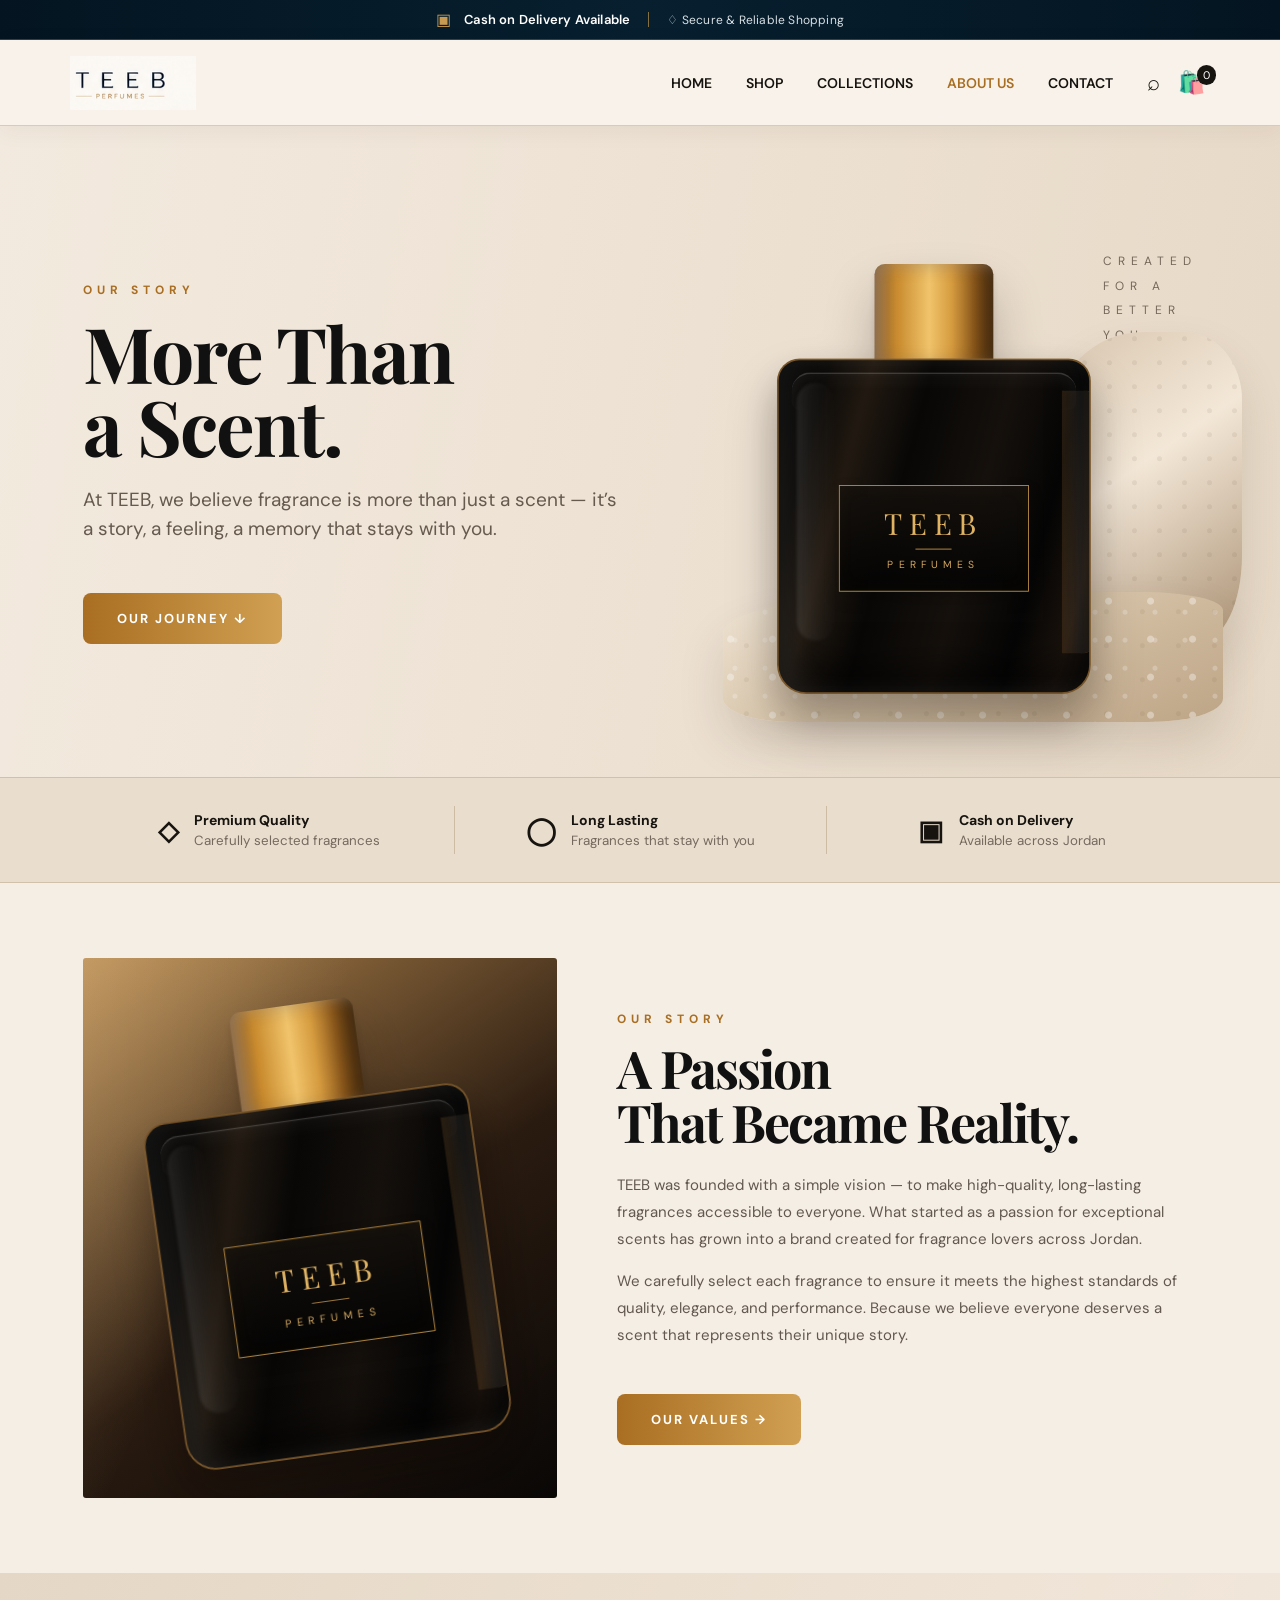
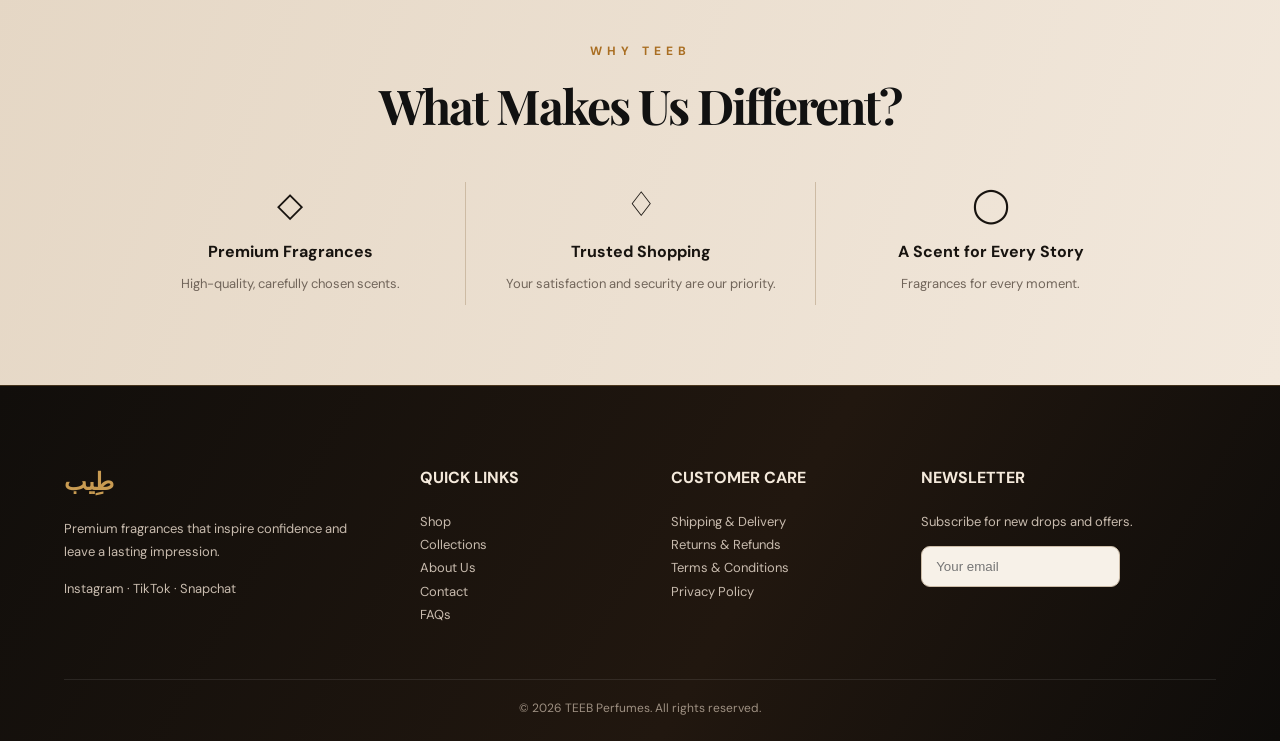
==== commit 90924b1e: "Refine About page with luxury warm palette" ====
--- a/about.html
+++ b/about.html
@@ -1,3 +1,3 @@
-<!doctype html><html lang="en"><head><meta charset="utf-8"><meta name="viewport" content="width=device-width,initial-scale=1"><title>About Us | TEEB Perfumes</title><link rel="stylesheet" href="styles.css"><link rel="stylesheet" href="hero-enhance.css"><style>
-.about-lux{background:#f7f2ea;color:#171513}.about-lux .about-main{min-height:610px;display:grid;grid-template-columns:1.02fr .98fr;align-items:center;gap:40px;padding:68px max(6.5vw,30px) 45px;background:linear-gradient(100deg,#f7f2ea,#f2eadf);overflow:hidden}.about-copy{max-width:620px}.about-copy h1,.story-copy h2,.why h2{font-family:"Playfair Display",serif;color:#111;letter-spacing:-2px}.about-copy h1{font-size:clamp(66px,6vw,92px);line-height:.94;margin:18px 0 24px}.about-copy p{font-size:19px;line-height:1.55;color:#66615b;max-width:570px}.about-cta{margin-top:30px;background:linear-gradient(90deg,#a9762f,#d0a052);color:#fff;padding:17px 34px;border-radius:8px;display:inline-block;font-size:13px;letter-spacing:2px;font-weight:700}.about-art{min-height:500px;position:relative;display:flex;align-items:flex-end;justify-content:center}.about-art .perfume-bottle{transform:scale(.86);transform-origin:bottom center;margin-bottom:38px}.about-art .stone-front{right:-5%;bottom:10px}.about-art .stone-back{right:-45px}.about-vertical{position:absolute;right:0;top:55px;color:#7f7b75;font-size:12px;line-height:2.05;letter-spacing:6px}.about-benefits{display:grid;grid-template-columns:repeat(3,1fr);background:#faf7f1;border-block:1px solid #e5ddd2;padding:28px max(6.5vw,30px)}.about-benefits>div{display:flex;align-items:center;justify-content:center;gap:15px;padding:5px 28px}.about-benefits>div+div{border-left:1px solid #d9cfc2}.about-benefits b{font-size:27px}.about-benefits strong{display:block;font-size:14px}.about-benefits small{display:block;color:#77716a;margin-top:3px}.story-section{display:grid;grid-template-columns:.9fr 1.1fr;gap:60px;align-items:center;padding:75px max(6.5vw,30px);background:#fffdfa}.story-visual{min-height:540px;position:relative;overflow:hidden;border-radius:3px;background:linear-gradient(145deg,#b4874e,#2a1b10 55%,#090706);display:flex;align-items:center;justify-content:center}.story-visual .perfume-bottle{transform:scale(.9) rotate(-8deg);margin:0}.story-visual:after{content:"";position:absolute;inset:0;background:linear-gradient(115deg,rgba(255,224,175,.22),transparent 38%);pointer-events:none}.story-copy{max-width:620px}.story-copy h2{font-size:52px;line-height:1.02;margin:14px 0 24px}.story-copy p{font-size:15px;line-height:1.8;color:#625d57}.why{text-align:center;padding:70px max(6.5vw,30px) 80px;background:linear-gradient(110deg,#f3eadf,#faf6ef)}.why h2{font-size:48px;margin:14px 0 45px}.why-grid{display:grid;grid-template-columns:repeat(3,1fr);max-width:1050px;margin:auto}.why-grid>div{padding:0 38px}.why-grid>div+div{border-left:1px solid #d8c9b7}.why-icon{font-size:34px;margin-bottom:14px}.why h3{font-size:16px;margin:8px 0}.why p{font-size:13px;color:#756e66}.about-lux .eyebrow{color:#b5823b;letter-spacing:5px}.about-lux .navlinks .active{color:#b5823b}@media(max-width:900px){.about-lux .about-main,.story-section{grid-template-columns:1fr}.about-art{min-height:520px}.about-benefits{grid-template-columns:1fr}.about-benefits>div+div{border-left:0;border-top:1px solid #ddd2c4}.why-grid{grid-template-columns:1fr;gap:32px}.why-grid>div+div{border-left:0}.story-visual{min-height:470px}}@media(max-width:600px){.about-lux .about-main{padding:50px 20px 25px}.about-copy h1{font-size:56px}.about-copy p{font-size:16px}.about-art{min-height:430px;transform:scale(.78);margin:-20px -70px -45px}.about-vertical{display:none}.story-section{padding:55px 20px}.story-copy h2,.why h2{font-size:40px}.about-benefits{padding:20px}.about-benefits>div{justify-content:flex-start;padding:16px 4px}.why{padding:55px 20px}}
+<!doctype html><html lang="en"><head><meta charset="utf-8"><meta name="viewport" content="width=device-width,initial-scale=1"><title>About Us | TEEB Perfumes</title><link rel="stylesheet" href="styles.css"><link rel="stylesheet" href="hero-enhance.css"><link rel="stylesheet" href="luxury-theme.css"><style>
+.about-lux{background:#eee5d8;color:#17130f}.about-lux .about-main{min-height:610px;display:grid;grid-template-columns:1.02fr .98fr;align-items:center;gap:40px;padding:68px max(6.5vw,30px) 45px;background:linear-gradient(100deg,#f3eadf,#e7d9c7);overflow:hidden}.about-copy{max-width:620px}.about-copy h1,.story-copy h2,.why h2{font-family:"Playfair Display",serif;color:#111;letter-spacing:-2px}.about-copy h1{font-size:clamp(66px,6vw,92px);line-height:.94;margin:18px 0 24px}.about-copy p{font-size:19px;line-height:1.55;color:#665a4f;max-width:570px}.about-cta{margin-top:30px;background:linear-gradient(90deg,#a96e22,#d1a052);color:#fff;padding:17px 34px;border-radius:8px;display:inline-block;font-size:13px;letter-spacing:2px;font-weight:700}.about-art{min-height:500px;position:relative;display:flex;align-items:flex-end;justify-content:center}.about-art .perfume-bottle{transform:scale(.86);transform-origin:bottom center;margin-bottom:38px}.about-art .stone-front{right:-5%;bottom:10px}.about-art .stone-back{right:-45px}.about-vertical{position:absolute;right:0;top:55px;color:#75685b;font-size:12px;line-height:2.05;letter-spacing:6px}.about-benefits{display:grid;grid-template-columns:repeat(3,1fr);background:#e9dece;border-block:1px solid #d1c0aa;padding:28px max(6.5vw,30px)}.about-benefits>div{display:flex;align-items:center;justify-content:center;gap:15px;padding:5px 28px}.about-benefits>div+div{border-left:1px solid #cdbba4}.about-benefits b{font-size:27px}.about-benefits strong{display:block;font-size:14px}.about-benefits small{display:block;color:#75695e;margin-top:3px}.story-section{display:grid;grid-template-columns:.9fr 1.1fr;gap:60px;align-items:center;padding:75px max(6.5vw,30px);background:#f5eee5}.story-visual{min-height:540px;position:relative;overflow:hidden;border-radius:3px;background:linear-gradient(145deg,#b4874e,#2a1b10 55%,#090706);display:flex;align-items:center;justify-content:center}.story-visual .perfume-bottle{transform:scale(.9) rotate(-8deg);margin:0}.story-visual:after{content:"";position:absolute;inset:0;background:linear-gradient(115deg,rgba(255,224,175,.22),transparent 38%);pointer-events:none}.story-copy{max-width:620px}.story-copy h2{font-size:52px;line-height:1.02;margin:14px 0 24px}.story-copy p{font-size:15px;line-height:1.8;color:#62584f}.why{text-align:center;padding:70px max(6.5vw,30px) 80px;background:linear-gradient(110deg,#e5d7c5,#f2e8dc)}.why h2{font-size:48px;margin:14px 0 45px}.why-grid{display:grid;grid-template-columns:repeat(3,1fr);max-width:1050px;margin:auto}.why-grid>div{padding:0 38px}.why-grid>div+div{border-left:1px solid #cdbba4}.why-icon{font-size:34px;margin-bottom:14px}.why h3{font-size:16px;margin:8px 0}.why p{font-size:13px;color:#71655a}.about-lux .eyebrow{color:#a96e22;letter-spacing:5px}.about-lux .navlinks .active{color:#a96e22}@media(max-width:900px){.about-lux .about-main,.story-section{grid-template-columns:1fr}.about-art{min-height:520px}.about-benefits{grid-template-columns:1fr}.about-benefits>div+div{border-left:0;border-top:1px solid #cdbba4}.why-grid{grid-template-columns:1fr;gap:32px}.why-grid>div+div{border-left:0}.story-visual{min-height:470px}}@media(max-width:600px){.about-lux .about-main{padding:50px 20px 25px}.about-copy h1{font-size:56px}.about-copy p{font-size:16px}.about-art{min-height:430px;transform:scale(.78);margin:-20px -70px -45px}.about-vertical{display:none}.story-section{padding:55px 20px}.story-copy h2,.why h2{font-size:40px}.about-benefits{padding:20px}.about-benefits>div{justify-content:flex-start;padding:16px 4px}.why{padding:55px 20px}}
 </style></head><body class="about-lux"><div class="topbar"><span class="topbar-icon">▣</span><strong>Cash on Delivery Available</strong><span class="topbar-divider"></span><span class="topbar-secure">♢ Secure &amp; Reliable Shopping</span></div><nav class="nav"><a class="brand" href="index.html"><img src="assets/teeb-mark.png" alt="TEEB Perfumes"></a><div class="navlinks"><a href="index.html">HOME</a><a href="shop.html">SHOP</a><a href="collections.html">COLLECTIONS</a><a class="active" href="about.html">ABOUT US</a><a href="contact.html">CONTACT</a></div><div class="navicons"><a href="shop.html">⌕</a><a href="cart.html" aria-label="Shopping cart">🛍️<span class="cart-badge" id="cartCount">0</span></a></div></nav><main><section class="about-main"><div class="about-copy"><div class="eyebrow">OUR STORY</div><h1>More Than<br>a Scent.</h1><p>At TEEB, we believe fragrance is more than just a scent — it’s a story, a feeling, a memory that stays with you.</p><a class="about-cta" href="#our-story">OUR JOURNEY ↓</a></div><div class="about-art"><div class="about-vertical">CREATED<br>FOR A<br>BETTER<br>YOU</div><div class="stone stone-back"></div><div class="stone stone-front"></div><div class="perfume-bottle"><div class="perfume-cap"></div><div class="perfume-glass"><div class="perfume-highlight"></div><div class="perfume-label"><div class="label-name">TEEB</div><div class="label-rule"></div><div class="label-sub">PERFUMES</div></div></div></div></div></section><section class="about-benefits"><div><b>◇</b><span><strong>Premium Quality</strong><small>Carefully selected fragrances</small></span></div><div><b>◯</b><span><strong>Long Lasting</strong><small>Fragrances that stay with you</small></span></div><div><b>▣</b><span><strong>Cash on Delivery</strong><small>Available across Jordan</small></span></div></section><section class="story-section" id="our-story"><div class="story-visual"><div class="perfume-bottle"><div class="perfume-cap"></div><div class="perfume-glass"><div class="perfume-highlight"></div><div class="perfume-label"><div class="label-name">TEEB</div><div class="label-rule"></div><div class="label-sub">PERFUMES</div></div></div></div></div><div class="story-copy"><div class="eyebrow">OUR STORY</div><h2>A Passion<br>That Became Reality.</h2><p>TEEB was founded with a simple vision — to make high-quality, long-lasting fragrances accessible to everyone. What started as a passion for exceptional scents has grown into a brand created for fragrance lovers across Jordan.</p><p>We carefully select each fragrance to ensure it meets the highest standards of quality, elegance, and performance. Because we believe everyone deserves a scent that represents their unique story.</p><a class="about-cta" href="#why-teeb">OUR VALUES →</a></div></section><section class="why" id="why-teeb"><div class="eyebrow">WHY TEEB</div><h2>What Makes Us Different?</h2><div class="why-grid"><div><div class="why-icon">◇</div><h3>Premium Fragrances</h3><p>High-quality, carefully chosen scents.</p></div><div><div class="why-icon">♢</div><h3>Trusted Shopping</h3><p>Your satisfaction and security are our priority.</p></div><div><div class="why-icon">◯</div><h3>A Scent for Every Story</h3><p>Fragrances for every moment.</p></div></div></section></main><footer class="footer"><div class="footer-grid"><div><h2 style="color:#c89b52">طِيب</h2><p>Premium fragrances that inspire confidence and leave a lasting impression.</p><p>Instagram · TikTok · Snapchat</p></div><div><h4>QUICK LINKS</h4><p><a href="shop.html">Shop</a><br><a href="collections.html">Collections</a><br><a href="about.html">About Us</a><br><a href="contact.html">Contact</a><br>FAQs</p></div><div><h4>CUSTOMER CARE</h4><p>Shipping &amp; Delivery<br>Returns &amp; Refunds<br>Terms &amp; Conditions<br>Privacy Policy</p></div><div><h4>NEWSLETTER</h4><p>Subscribe for new drops and offers.</p><input class="search" placeholder="Your email"></div></div><div class="copyright">© 2026 TEEB Perfumes. All rights reserved.</div></footer><script src="app.js"></script></body></html>
--- a/luxury-theme.css
+++ b/luxury-theme.css
@@ -0,0 +1,24 @@
+/* TEEB luxury storefront theme — public pages only */
+:root{--lux-bg:#eee5d8;--lux-paper:#f7f1e8;--lux-gold:#b77b2d;--lux-ink:#17130f;--lux-line:#d8c8b3}
+body{background:linear-gradient(135deg,#f6f0e7 0%,#e9dfd1 55%,#f4ede3 100%);color:var(--lux-ink)}
+body:not(:has(.admin)) .nav{background:rgba(248,243,235,.96);border-bottom:1px solid #d9cbb8;box-shadow:0 5px 22px rgba(53,37,20,.055)}
+body:not(:has(.admin)) .navlinks a:hover,body:not(:has(.admin)) .navlinks a.active{color:#a96e22}
+body:not(:has(.admin)) .cart-badge{background:#17130f}
+body:not(:has(.admin)) .section,body:not(:has(.admin)) .pagehead{background:transparent}
+body:not(:has(.admin)) .card,body:not(:has(.admin)) .filters,body:not(:has(.admin)) .toolbar,body:not(:has(.admin)) .form-card,body:not(:has(.admin)) .order-card,body:not(:has(.admin)) .cart-table,body:not(:has(.admin)) .summary{background:rgba(250,246,239,.92);border-color:#d8c8b3;box-shadow:0 16px 38px rgba(56,39,22,.065)}
+body:not(:has(.admin)) .card-img,body:not(:has(.admin)) .detail-image{background:linear-gradient(145deg,#e8dccb,#faf6ef)}
+body:not(:has(.admin)) .btn-primary,body:not(:has(.admin)) .card .btn-primary{background:linear-gradient(100deg,#17130f,#2c2117);box-shadow:0 8px 20px rgba(34,24,15,.13)}
+body:not(:has(.admin)) .price,body:not(:has(.admin)) .bigprice,body:not(:has(.admin)) .eyebrow{color:#a96e22}
+body:not(:has(.admin)) .feature-strip{background:#efe5d7;border-color:#d8c8b3}
+body:not(:has(.admin)) .banner{background:linear-gradient(115deg,#17130f 0%,#302217 55%,#4a3320 100%);box-shadow:0 18px 45px rgba(31,21,13,.15)}
+body:not(:has(.admin)) .footer{background:linear-gradient(120deg,#110e0b 0%,#21170f 58%,#0e0c0a 100%);border-top:1px solid rgba(190,139,70,.28)}
+body:not(:has(.admin)) .footer p,body:not(:has(.admin)) .footer a{color:#c8bbae}
+body:not(:has(.admin)) .footer h4{color:#f5eadc}
+body:not(:has(.admin)) .copyright{color:#9e9082;border-color:rgba(255,255,255,.09)}
+body:not(:has(.admin)) .about-values{background:rgba(244,236,225,.72);border-color:#d8c8b3}
+body:not(:has(.admin)) .about-card{background:#f8f2e9;border-color:#d8c8b3;box-shadow:0 15px 35px rgba(50,34,19,.07)}
+body:not(:has(.admin)) .about-icon{background:#ead9bf;color:#9b6420}
+body:not(:has(.admin)) .about-visit{background:linear-gradient(120deg,#17130f,#382619);box-shadow:0 20px 45px rgba(38,25,14,.14)}
+body:not(:has(.admin)) .collection-card{border-color:#cdb99e;box-shadow:0 18px 40px rgba(48,32,18,.11)}
+body:not(:has(.admin)) .contact-card{background:linear-gradient(140deg,#17130f,#332419)!important;border-color:#5b4128!important;box-shadow:0 15px 35px rgba(37,25,15,.13)}
+body:not(:has(.admin)) input.search{background:#f7f1e8;border-color:#cdbda8}
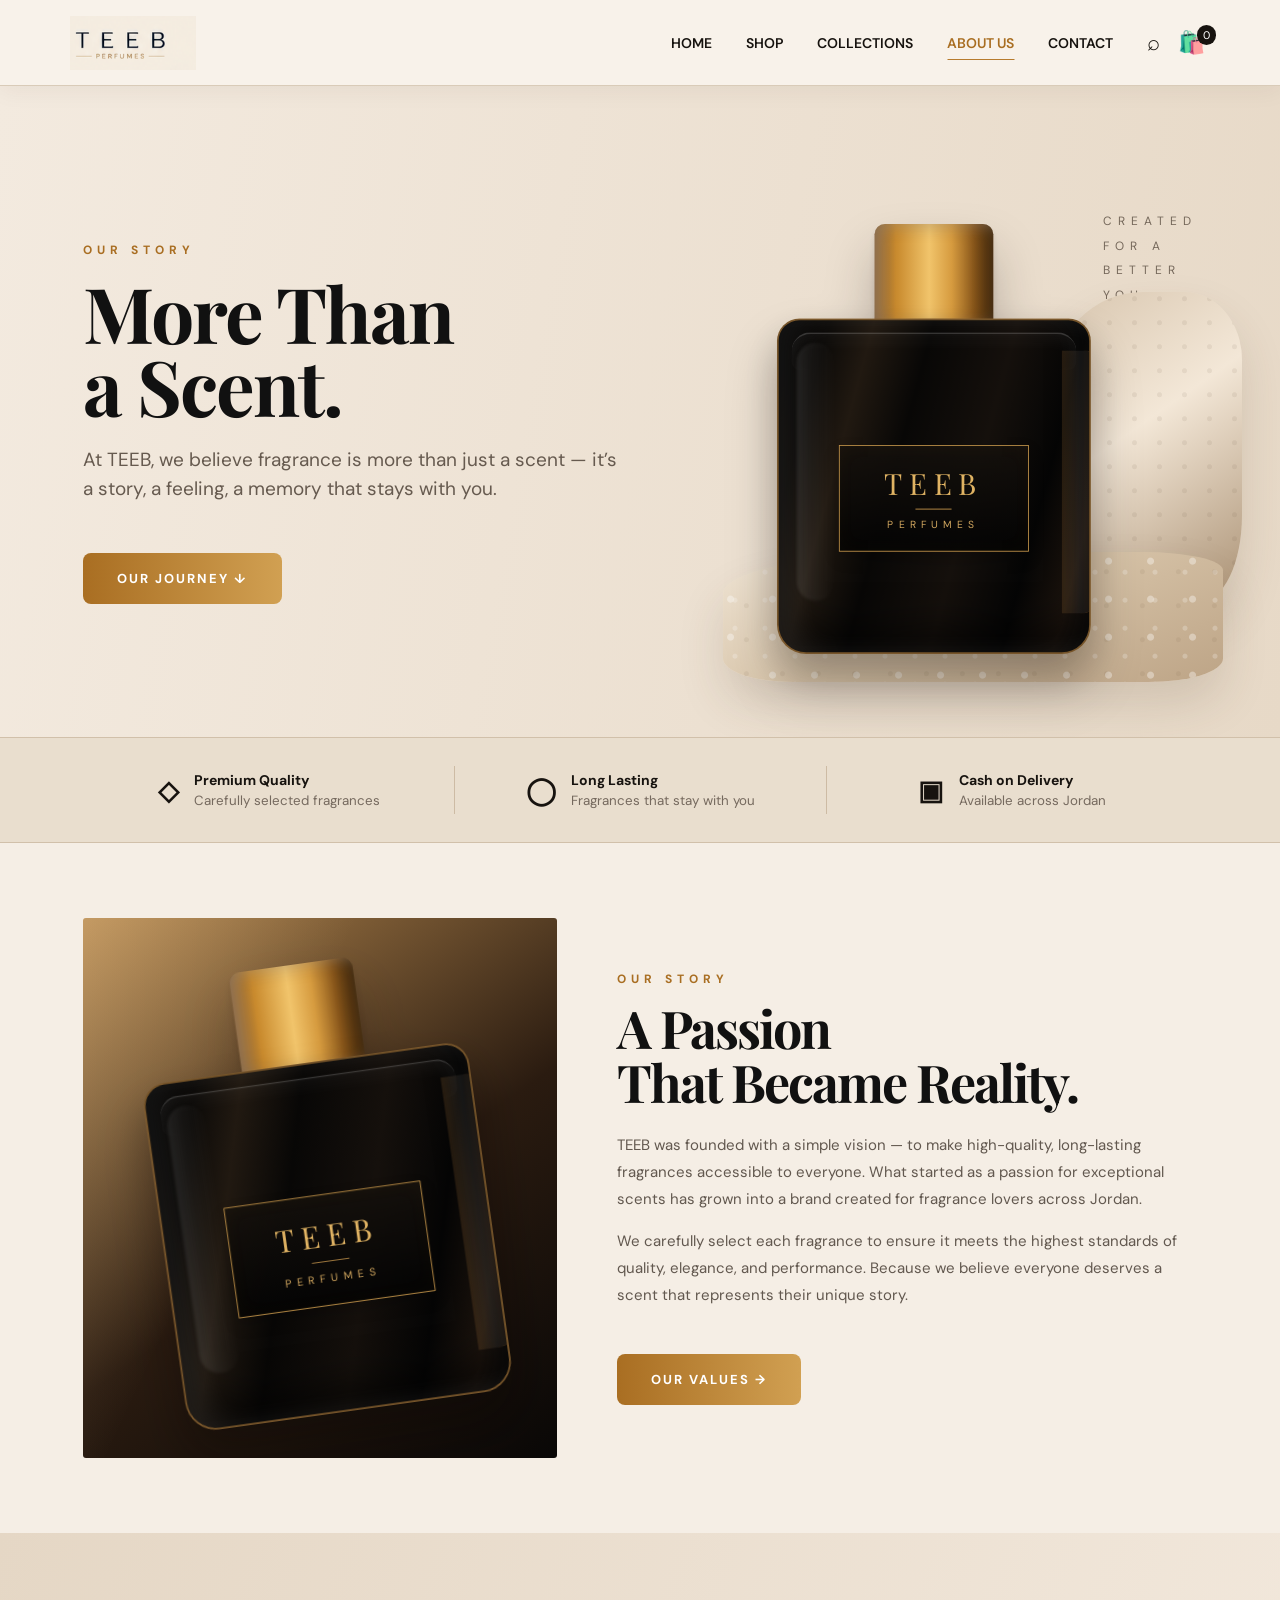
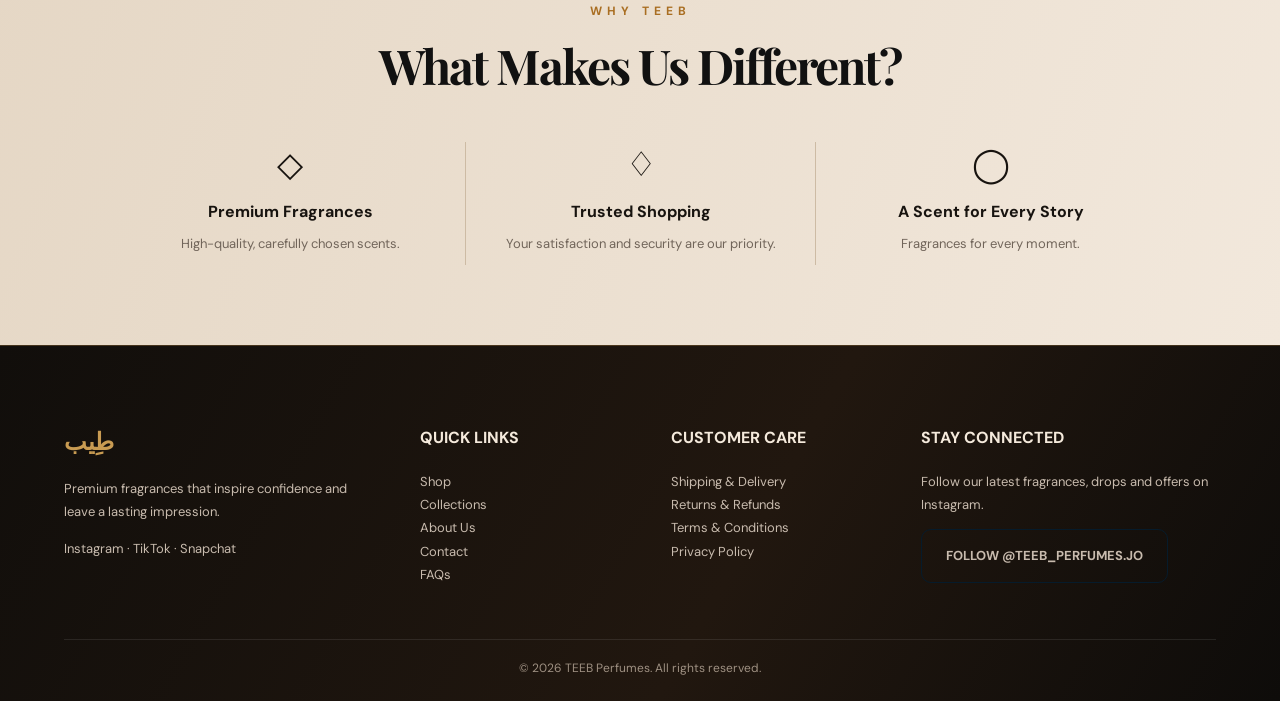
==== commit ad41ac9d: "Connect customer care links and remove inactive newsletter" ====
--- a/about.html
+++ b/about.html
@@ -1,3 +1,3 @@
 <!doctype html><html lang="en"><head><meta charset="utf-8"><meta name="viewport" content="width=device-width,initial-scale=1"><title>About Us | TEEB Perfumes</title><link rel="stylesheet" href="styles.css"><link rel="stylesheet" href="hero-enhance.css"><link rel="stylesheet" href="luxury-theme.css"><style>
 .about-lux{background:#eee5d8;color:#17130f}.about-lux .about-main{min-height:610px;display:grid;grid-template-columns:1.02fr .98fr;align-items:center;gap:40px;padding:68px max(6.5vw,30px) 45px;background:linear-gradient(100deg,#f3eadf,#e7d9c7);overflow:hidden}.about-copy{max-width:620px}.about-copy h1,.story-copy h2,.why h2{font-family:"Playfair Display",serif;color:#111;letter-spacing:-2px}.about-copy h1{font-size:clamp(66px,6vw,92px);line-height:.94;margin:18px 0 24px}.about-copy p{font-size:19px;line-height:1.55;color:#665a4f;max-width:570px}.about-cta{margin-top:30px;background:linear-gradient(90deg,#a96e22,#d1a052);color:#fff;padding:17px 34px;border-radius:8px;display:inline-block;font-size:13px;letter-spacing:2px;font-weight:700}.about-art{min-height:500px;position:relative;display:flex;align-items:flex-end;justify-content:center}.about-art .perfume-bottle{transform:scale(.86);transform-origin:bottom center;margin-bottom:38px}.about-art .stone-front{right:-5%;bottom:10px}.about-art .stone-back{right:-45px}.about-vertical{position:absolute;right:0;top:55px;color:#75685b;font-size:12px;line-height:2.05;letter-spacing:6px}.about-benefits{display:grid;grid-template-columns:repeat(3,1fr);background:#e9dece;border-block:1px solid #d1c0aa;padding:28px max(6.5vw,30px)}.about-benefits>div{display:flex;align-items:center;justify-content:center;gap:15px;padding:5px 28px}.about-benefits>div+div{border-left:1px solid #cdbba4}.about-benefits b{font-size:27px}.about-benefits strong{display:block;font-size:14px}.about-benefits small{display:block;color:#75695e;margin-top:3px}.story-section{display:grid;grid-template-columns:.9fr 1.1fr;gap:60px;align-items:center;padding:75px max(6.5vw,30px);background:#f5eee5}.story-visual{min-height:540px;position:relative;overflow:hidden;border-radius:3px;background:linear-gradient(145deg,#b4874e,#2a1b10 55%,#090706);display:flex;align-items:center;justify-content:center}.story-visual .perfume-bottle{transform:scale(.9) rotate(-8deg);margin:0}.story-visual:after{content:"";position:absolute;inset:0;background:linear-gradient(115deg,rgba(255,224,175,.22),transparent 38%);pointer-events:none}.story-copy{max-width:620px}.story-copy h2{font-size:52px;line-height:1.02;margin:14px 0 24px}.story-copy p{font-size:15px;line-height:1.8;color:#62584f}.why{text-align:center;padding:70px max(6.5vw,30px) 80px;background:linear-gradient(110deg,#e5d7c5,#f2e8dc)}.why h2{font-size:48px;margin:14px 0 45px}.why-grid{display:grid;grid-template-columns:repeat(3,1fr);max-width:1050px;margin:auto}.why-grid>div{padding:0 38px}.why-grid>div+div{border-left:1px solid #cdbba4}.why-icon{font-size:34px;margin-bottom:14px}.why h3{font-size:16px;margin:8px 0}.why p{font-size:13px;color:#71655a}.about-lux .eyebrow{color:#a96e22;letter-spacing:5px}.about-lux .navlinks .active{color:#a96e22}@media(max-width:900px){.about-lux .about-main,.story-section{grid-template-columns:1fr}.about-art{min-height:520px}.about-benefits{grid-template-columns:1fr}.about-benefits>div+div{border-left:0;border-top:1px solid #cdbba4}.why-grid{grid-template-columns:1fr;gap:32px}.why-grid>div+div{border-left:0}.story-visual{min-height:470px}}@media(max-width:600px){.about-lux .about-main{padding:50px 20px 25px}.about-copy h1{font-size:56px}.about-copy p{font-size:16px}.about-art{min-height:430px;transform:scale(.78);margin:-20px -70px -45px}.about-vertical{display:none}.story-section{padding:55px 20px}.story-copy h2,.why h2{font-size:40px}.about-benefits{padding:20px}.about-benefits>div{justify-content:flex-start;padding:16px 4px}.why{padding:55px 20px}}
-</style></head><body class="about-lux"><div class="topbar"><span class="topbar-icon">▣</span><strong>Cash on Delivery Available</strong><span class="topbar-divider"></span><span class="topbar-secure">♢ Secure &amp; Reliable Shopping</span></div><nav class="nav"><a class="brand" href="index.html"><img src="assets/teeb-mark.png" alt="TEEB Perfumes"></a><div class="navlinks"><a href="index.html">HOME</a><a href="shop.html">SHOP</a><a href="collections.html">COLLECTIONS</a><a class="active" href="about.html">ABOUT US</a><a href="contact.html">CONTACT</a></div><div class="navicons"><a href="shop.html">⌕</a><a href="cart.html" aria-label="Shopping cart">🛍️<span class="cart-badge" id="cartCount">0</span></a></div></nav><main><section class="about-main"><div class="about-copy"><div class="eyebrow">OUR STORY</div><h1>More Than<br>a Scent.</h1><p>At TEEB, we believe fragrance is more than just a scent — it’s a story, a feeling, a memory that stays with you.</p><a class="about-cta" href="#our-story">OUR JOURNEY ↓</a></div><div class="about-art"><div class="about-vertical">CREATED<br>FOR A<br>BETTER<br>YOU</div><div class="stone stone-back"></div><div class="stone stone-front"></div><div class="perfume-bottle"><div class="perfume-cap"></div><div class="perfume-glass"><div class="perfume-highlight"></div><div class="perfume-label"><div class="label-name">TEEB</div><div class="label-rule"></div><div class="label-sub">PERFUMES</div></div></div></div></div></section><section class="about-benefits"><div><b>◇</b><span><strong>Premium Quality</strong><small>Carefully selected fragrances</small></span></div><div><b>◯</b><span><strong>Long Lasting</strong><small>Fragrances that stay with you</small></span></div><div><b>▣</b><span><strong>Cash on Delivery</strong><small>Available across Jordan</small></span></div></section><section class="story-section" id="our-story"><div class="story-visual"><div class="perfume-bottle"><div class="perfume-cap"></div><div class="perfume-glass"><div class="perfume-highlight"></div><div class="perfume-label"><div class="label-name">TEEB</div><div class="label-rule"></div><div class="label-sub">PERFUMES</div></div></div></div></div><div class="story-copy"><div class="eyebrow">OUR STORY</div><h2>A Passion<br>That Became Reality.</h2><p>TEEB was founded with a simple vision — to make high-quality, long-lasting fragrances accessible to everyone. What started as a passion for exceptional scents has grown into a brand created for fragrance lovers across Jordan.</p><p>We carefully select each fragrance to ensure it meets the highest standards of quality, elegance, and performance. Because we believe everyone deserves a scent that represents their unique story.</p><a class="about-cta" href="#why-teeb">OUR VALUES →</a></div></section><section class="why" id="why-teeb"><div class="eyebrow">WHY TEEB</div><h2>What Makes Us Different?</h2><div class="why-grid"><div><div class="why-icon">◇</div><h3>Premium Fragrances</h3><p>High-quality, carefully chosen scents.</p></div><div><div class="why-icon">♢</div><h3>Trusted Shopping</h3><p>Your satisfaction and security are our priority.</p></div><div><div class="why-icon">◯</div><h3>A Scent for Every Story</h3><p>Fragrances for every moment.</p></div></div></section></main><footer class="footer"><div class="footer-grid"><div><h2 style="color:#c89b52">طِيب</h2><p>Premium fragrances that inspire confidence and leave a lasting impression.</p><p>Instagram · TikTok · Snapchat</p></div><div><h4>QUICK LINKS</h4><p><a href="shop.html">Shop</a><br><a href="collections.html">Collections</a><br><a href="about.html">About Us</a><br><a href="contact.html">Contact</a><br>FAQs</p></div><div><h4>CUSTOMER CARE</h4><p>Shipping &amp; Delivery<br>Returns &amp; Refunds<br>Terms &amp; Conditions<br>Privacy Policy</p></div><div><h4>NEWSLETTER</h4><p>Subscribe for new drops and offers.</p><input class="search" placeholder="Your email"></div></div><div class="copyright">© 2026 TEEB Perfumes. All rights reserved.</div></footer><script src="app.js"></script></body></html>+</style></head><body class="about-lux"><div class="topbar"><span class="topbar-icon">▣</span><strong>Cash on Delivery Available</strong><span class="topbar-divider"></span><span class="topbar-secure">♢ Secure &amp; Reliable Shopping</span></div><nav class="nav"><a class="brand" href="index.html"><img src="assets/teeb-mark.png" alt="TEEB Perfumes"></a><div class="navlinks"><a href="index.html">HOME</a><a href="shop.html">SHOP</a><a href="collections.html">COLLECTIONS</a><a class="active" href="about.html">ABOUT US</a><a href="contact.html">CONTACT</a></div><div class="navicons"><a href="shop.html">⌕</a><a href="cart.html" aria-label="Shopping cart">🛍️<span class="cart-badge" id="cartCount">0</span></a></div></nav><main><section class="about-main"><div class="about-copy"><div class="eyebrow">OUR STORY</div><h1>More Than<br>a Scent.</h1><p>At TEEB, we believe fragrance is more than just a scent — it’s a story, a feeling, a memory that stays with you.</p><a class="about-cta" href="#our-story">OUR JOURNEY ↓</a></div><div class="about-art"><div class="about-vertical">CREATED<br>FOR A<br>BETTER<br>YOU</div><div class="stone stone-back"></div><div class="stone stone-front"></div><div class="perfume-bottle"><div class="perfume-cap"></div><div class="perfume-glass"><div class="perfume-highlight"></div><div class="perfume-label"><div class="label-name">TEEB</div><div class="label-rule"></div><div class="label-sub">PERFUMES</div></div></div></div></div></section><section class="about-benefits"><div><b>◇</b><span><strong>Premium Quality</strong><small>Carefully selected fragrances</small></span></div><div><b>◯</b><span><strong>Long Lasting</strong><small>Fragrances that stay with you</small></span></div><div><b>▣</b><span><strong>Cash on Delivery</strong><small>Available across Jordan</small></span></div></section><section class="story-section" id="our-story"><div class="story-visual"><div class="perfume-bottle"><div class="perfume-cap"></div><div class="perfume-glass"><div class="perfume-highlight"></div><div class="perfume-label"><div class="label-name">TEEB</div><div class="label-rule"></div><div class="label-sub">PERFUMES</div></div></div></div></div><div class="story-copy"><div class="eyebrow">OUR STORY</div><h2>A Passion<br>That Became Reality.</h2><p>TEEB was founded with a simple vision — to make high-quality, long-lasting fragrances accessible to everyone. What started as a passion for exceptional scents has grown into a brand created for fragrance lovers across Jordan.</p><p>We carefully select each fragrance to ensure it meets the highest standards of quality, elegance, and performance. Because we believe everyone deserves a scent that represents their unique story.</p><a class="about-cta" href="#why-teeb">OUR VALUES →</a></div></section><section class="why" id="why-teeb"><div class="eyebrow">WHY TEEB</div><h2>What Makes Us Different?</h2><div class="why-grid"><div><div class="why-icon">◇</div><h3>Premium Fragrances</h3><p>High-quality, carefully chosen scents.</p></div><div><div class="why-icon">♢</div><h3>Trusted Shopping</h3><p>Your satisfaction and security are our priority.</p></div><div><div class="why-icon">◯</div><h3>A Scent for Every Story</h3><p>Fragrances for every moment.</p></div></div></section></main><footer class="footer"><div class="footer-grid"><div><h2 style="color:#c89b52">طِيب</h2><p>Premium fragrances that inspire confidence and leave a lasting impression.</p><p>Instagram · TikTok · Snapchat</p></div><div><h4>QUICK LINKS</h4><p><a href="shop.html">Shop</a><br><a href="collections.html">Collections</a><br><a href="about.html">About Us</a><br><a href="contact.html">Contact</a><br><a href="customer-care.html#faq">FAQs</a></p></div><div><h4>CUSTOMER CARE</h4><p><a href="customer-care.html#shipping">Shipping &amp; Delivery</a><br><a href="customer-care.html#returns">Returns &amp; Refunds</a><br><a href="customer-care.html#terms">Terms &amp; Conditions</a><br><a href="customer-care.html#privacy">Privacy Policy</a></p></div><div><h4>STAY CONNECTED</h4><p>Follow our latest fragrances, drops and offers on Instagram.</p><a class="btn btn-outline" href="https://www.instagram.com/teeb_perfumes.jo/" target="_blank" rel="noopener">FOLLOW @TEEB_PERFUMES.JO</a></div></div><div class="copyright">© 2026 TEEB Perfumes. All rights reserved.</div></footer><script src="app.js"></script></body></html>
--- a/luxury-theme.css
+++ b/luxury-theme.css
@@ -1,7 +1,15 @@
 /* TEEB luxury storefront theme — public pages only */
 :root{--lux-bg:#eee5d8;--lux-paper:#f7f1e8;--lux-gold:#b77b2d;--lux-ink:#17130f;--lux-line:#d8c8b3}
 body{background:linear-gradient(135deg,#f6f0e7 0%,#e9dfd1 55%,#f4ede3 100%);color:var(--lux-ink)}
+/* Announcement bar intentionally removed across the storefront. */
+body:not(:has(.admin)) .topbar{display:none!important}
 body:not(:has(.admin)) .nav{background:rgba(248,243,235,.96);border-bottom:1px solid #d9cbb8;box-shadow:0 5px 22px rgba(53,37,20,.055)}
+/* Blend the white pixels in the logo artwork into the warm beige header so no white box is visible. */
+body:not(:has(.admin)) .brand{background:transparent!important}
+body:not(:has(.admin)) .brand img{background:transparent!important;mix-blend-mode:multiply;display:block}
+body:not(:has(.admin)) .navlinks a{position:relative;transition:color .25s ease,transform .25s ease}
+body:not(:has(.admin)) .navlinks a:after{content:"";position:absolute;left:50%;bottom:-8px;width:0;height:1px;background:#b77b2d;transform:translateX(-50%);transition:width .28s ease}
+body:not(:has(.admin)) .navlinks a:hover:after,body:not(:has(.admin)) .navlinks a.active:after{width:100%}
 body:not(:has(.admin)) .navlinks a:hover,body:not(:has(.admin)) .navlinks a.active{color:#a96e22}
 body:not(:has(.admin)) .cart-badge{background:#17130f}
 body:not(:has(.admin)) .section,body:not(:has(.admin)) .pagehead{background:transparent}
@@ -10,9 +18,13 @@
 body:not(:has(.admin)) .btn-primary,body:not(:has(.admin)) .card .btn-primary{background:linear-gradient(100deg,#17130f,#2c2117);box-shadow:0 8px 20px rgba(34,24,15,.13)}
 body:not(:has(.admin)) .price,body:not(:has(.admin)) .bigprice,body:not(:has(.admin)) .eyebrow{color:#a96e22}
 body:not(:has(.admin)) .feature-strip{background:#efe5d7;border-color:#d8c8b3}
-body:not(:has(.admin)) .banner{background:linear-gradient(115deg,#17130f 0%,#302217 55%,#4a3320 100%);box-shadow:0 18px 45px rgba(31,21,13,.15)}
+body:not(:has(.admin)) .banner{position:relative;overflow:hidden;background:linear-gradient(115deg,#17130f 0%,#302217 55%,#4a3320 100%);box-shadow:0 18px 45px rgba(31,21,13,.15);transition:transform .35s ease,box-shadow .35s ease}
+body:not(:has(.admin)) .banner:after{content:"";position:absolute;top:-60%;left:-35%;width:25%;height:220%;background:linear-gradient(90deg,transparent,rgba(255,220,160,.12),transparent);transform:rotate(18deg);animation:teebShine 7s ease-in-out infinite}
+body:not(:has(.admin)) .banner:hover{transform:translateY(-4px);box-shadow:0 24px 54px rgba(31,21,13,.2)}
 body:not(:has(.admin)) .footer{background:linear-gradient(120deg,#110e0b 0%,#21170f 58%,#0e0c0a 100%);border-top:1px solid rgba(190,139,70,.28)}
 body:not(:has(.admin)) .footer p,body:not(:has(.admin)) .footer a{color:#c8bbae}
+body:not(:has(.admin)) .footer a{transition:color .22s ease,transform .22s ease;display:inline-block}
+body:not(:has(.admin)) .footer a:hover{color:#e0b66f;transform:translateX(3px)}
 body:not(:has(.admin)) .footer h4{color:#f5eadc}
 body:not(:has(.admin)) .copyright{color:#9e9082;border-color:rgba(255,255,255,.09)}
 body:not(:has(.admin)) .about-values{background:rgba(244,236,225,.72);border-color:#d8c8b3}
@@ -20,5 +32,21 @@
 body:not(:has(.admin)) .about-icon{background:#ead9bf;color:#9b6420}
 body:not(:has(.admin)) .about-visit{background:linear-gradient(120deg,#17130f,#382619);box-shadow:0 20px 45px rgba(38,25,14,.14)}
 body:not(:has(.admin)) .collection-card{border-color:#cdb99e;box-shadow:0 18px 40px rgba(48,32,18,.11)}
-body:not(:has(.admin)) .contact-card{background:linear-gradient(140deg,#17130f,#332419)!important;border-color:#5b4128!important;box-shadow:0 15px 35px rgba(37,25,15,.13)}
+body:not(:has(.admin)) .contact-card{position:relative;overflow:hidden;background:linear-gradient(140deg,#17130f,#332419)!important;border-color:#5b4128!important;box-shadow:0 15px 35px rgba(37,25,15,.13);transition:transform .35s cubic-bezier(.2,.7,.2,1),box-shadow .35s ease,border-color .35s ease}
+body:not(:has(.admin)) .contact-card:before{content:"";position:absolute;inset:0;background:radial-gradient(circle at 0 0,rgba(215,164,83,.12),transparent 42%);opacity:0;transition:opacity .35s ease;pointer-events:none}
+body:not(:has(.admin)) .contact-card:hover{transform:translateY(-8px) scale(1.015);box-shadow:0 24px 48px rgba(37,25,15,.22);border-color:#b77b2d!important}
+body:not(:has(.admin)) .contact-card:hover:before{opacity:1}
+body:not(:has(.admin)) .contact-card .icon{display:inline-block;transition:transform .35s cubic-bezier(.2,.8,.2,1),filter .35s ease}
+body:not(:has(.admin)) .contact-card:hover .icon{transform:translateY(-3px) scale(1.12) rotate(-4deg);filter:drop-shadow(0 6px 8px rgba(0,0,0,.22))}
 body:not(:has(.admin)) input.search{background:#f7f1e8;border-color:#cdbda8}
+
+/* restrained entrance motion */
+body:not(:has(.admin)) main>*,body:not(:has(.admin)) .contact-card,body:not(:has(.admin)) .collection-card,body:not(:has(.admin)) .card{animation:teebReveal .7s cubic-bezier(.2,.7,.2,1) both}
+body:not(:has(.admin)) .contact-card:nth-child(2),body:not(:has(.admin)) .collection-card:nth-child(2),body:not(:has(.admin)) .card:nth-child(2){animation-delay:.08s}
+body:not(:has(.admin)) .contact-card:nth-child(3),body:not(:has(.admin)) .collection-card:nth-child(3),body:not(:has(.admin)) .card:nth-child(3){animation-delay:.16s}
+body:not(:has(.admin)) .card:nth-child(4){animation-delay:.24s}
+body:not(:has(.admin)) .btn{transition:transform .25s ease,box-shadow .25s ease,filter .25s ease}
+body:not(:has(.admin)) .btn:hover{transform:translateY(-3px);filter:brightness(1.04)}
+@keyframes teebReveal{from{opacity:0;transform:translateY(18px)}to{opacity:1;transform:translateY(0)}}
+@keyframes teebShine{0%,58%{left:-35%}78%,100%{left:125%}}
+@media(prefers-reduced-motion:reduce){body:not(:has(.admin)) *{animation:none!important;transition:none!important;scroll-behavior:auto!important}}
